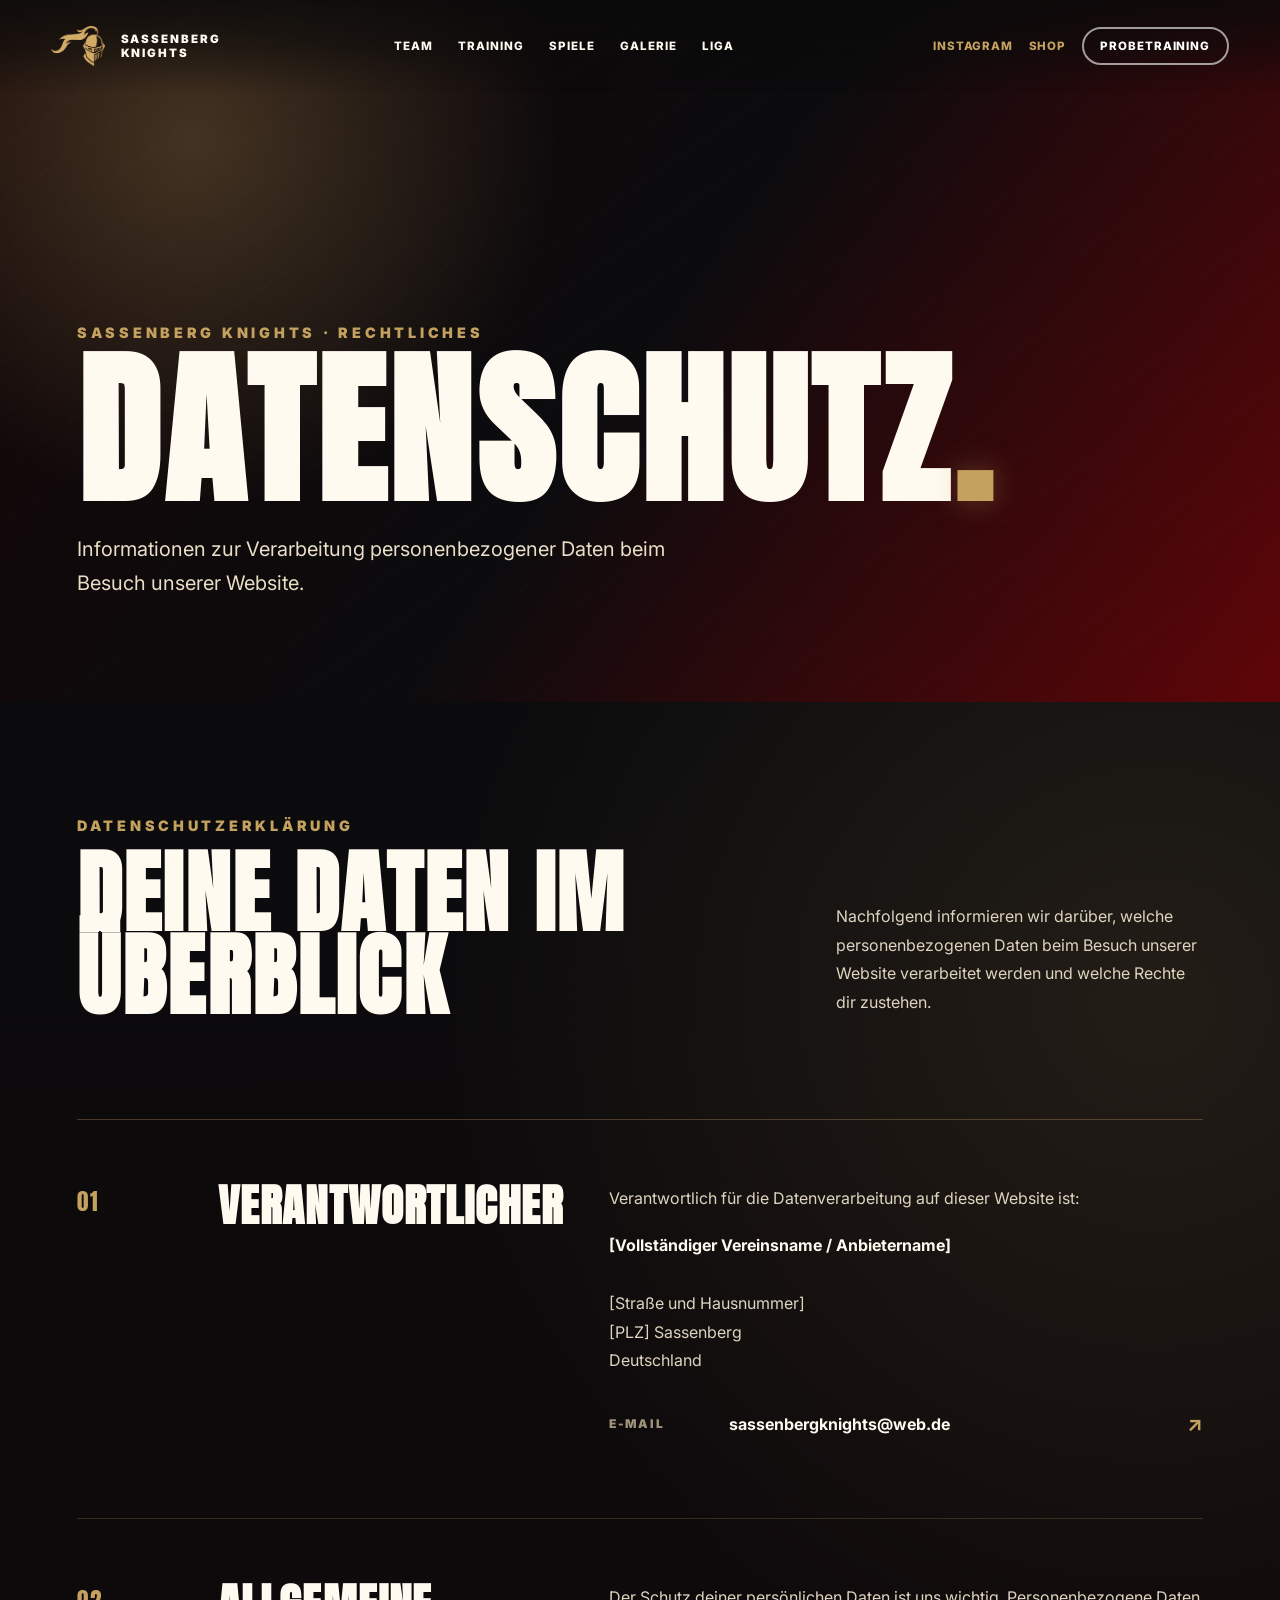
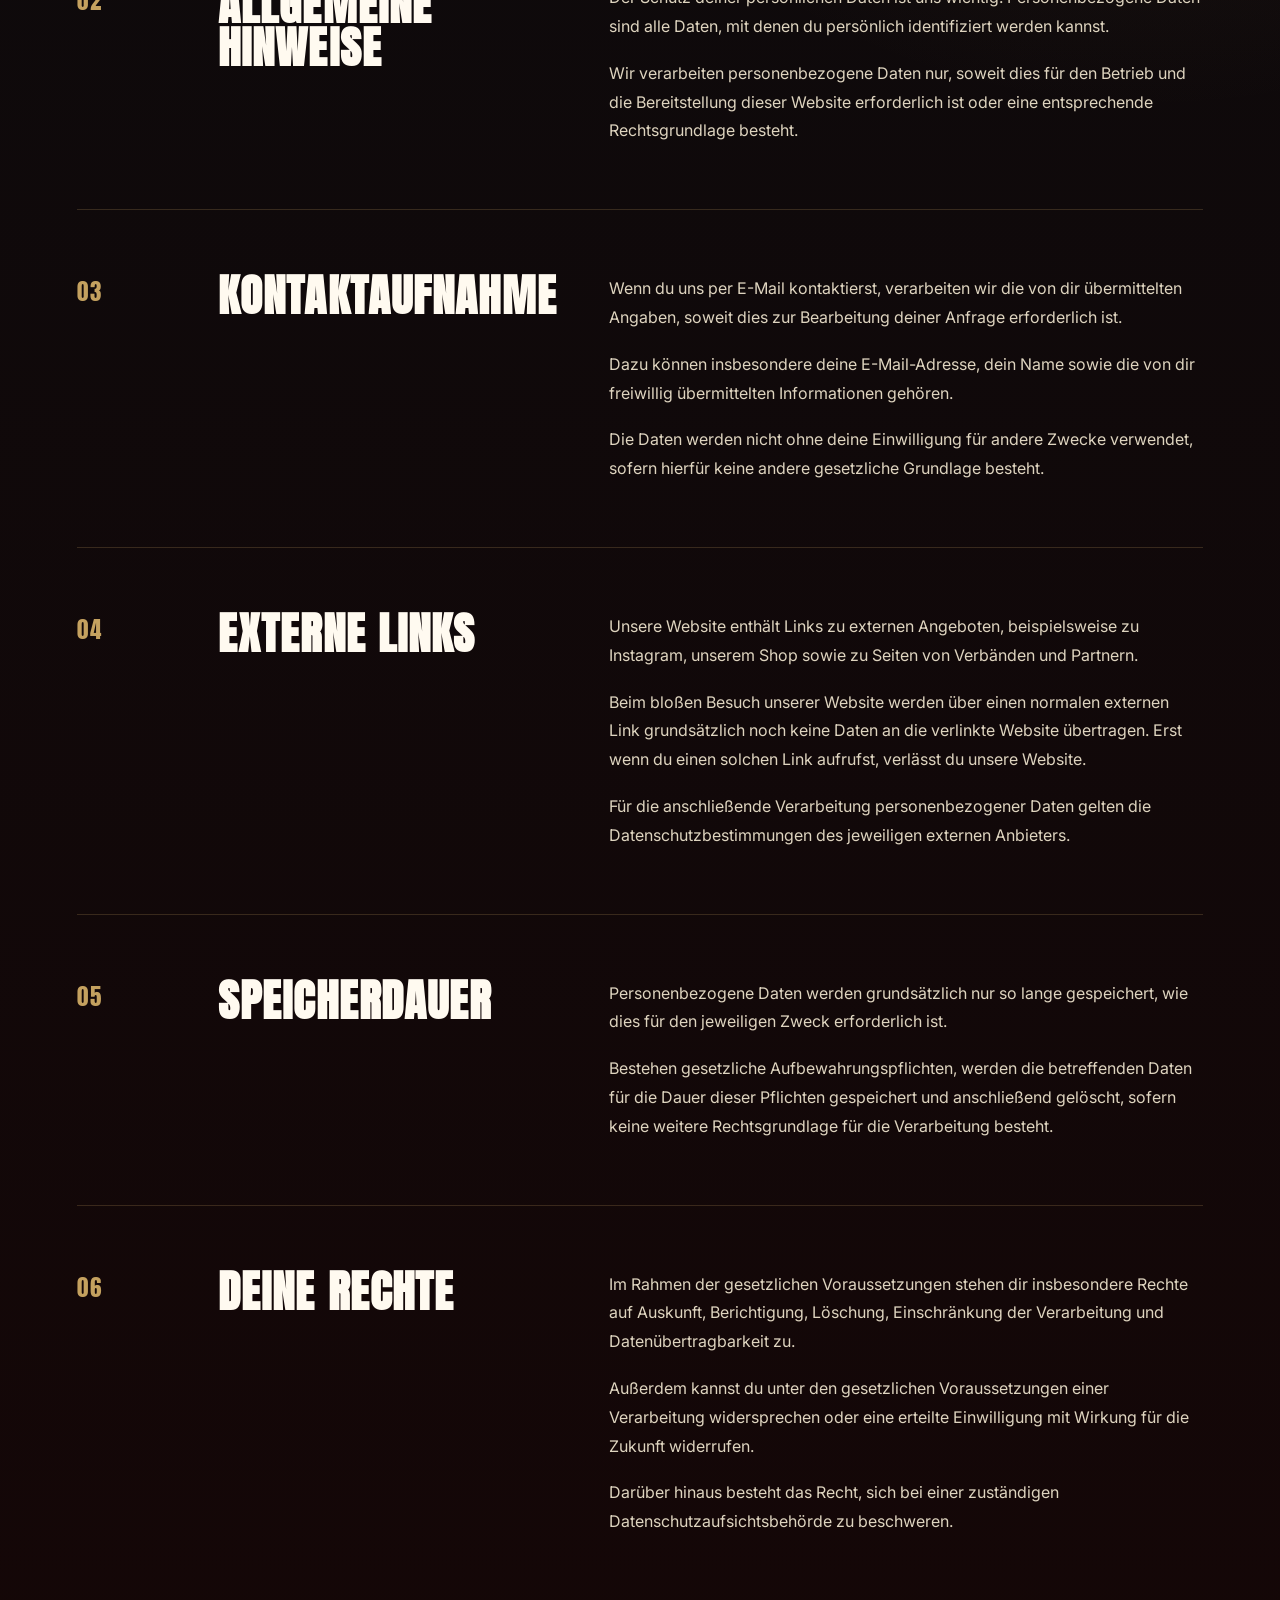
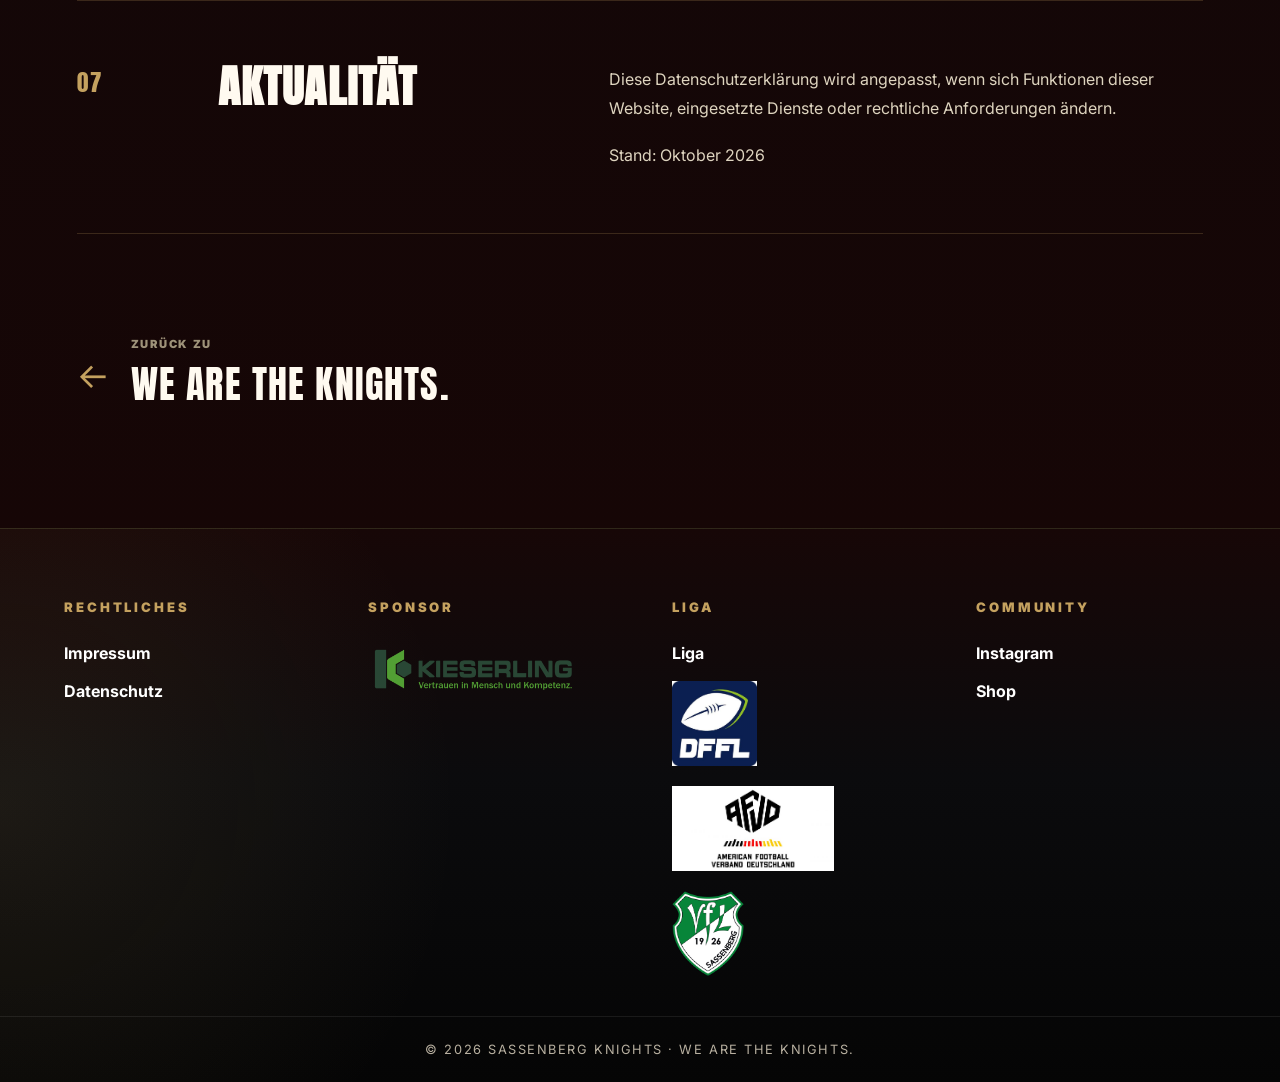
==== datenschutz.html @ 2460eab8 "updated legals and transition" ====
<!doctype html>
<html lang="de">
<head>
  <meta charset="utf-8" />
  <meta name="viewport" content="width=device-width, initial-scale=1" />

  <title>Datenschutz | Sassenberg Knights</title>
  <meta
    name="description"
    content="Impressum und Anbieterkennzeichnung der Sassenberg Knights."
  />

  <link rel="preconnect" href="https://fonts.googleapis.com">
  <link rel="preconnect" href="https://fonts.gstatic.com" crossorigin>
  <link
    href="https://fonts.googleapis.com/css2?family=Anton&family=Inter:wght@400;600;700;900&display=swap"
    rel="stylesheet"
  >

  <link rel="stylesheet" href="styles.css" />
  <link rel="stylesheet" href="impressum.css" />
</head>

<body class="legal-page">

  <div class="noise"></div>

  <!-- HEADER -->
  <header class="site-header" id="top">

    <a
      class="brand"
      href="index.html"
      aria-label="Sassenberg Knights Startseite"
    >
      <img
        src="assets/helm_knights.png"
        alt="Sassenberg Knights Logo"
      />
      <span>Sassenberg<br>Knights</span>
    </a>

    <button
      class="nav-toggle"
      aria-label="Menü öffnen"
      aria-expanded="false"
    >
      ☰
    </button>

    <nav class="main-nav">

      <div class="nav-center">
        <a href="index.html#team">Team</a>
        <a href="index.html#training">Training</a>
        <a href="index.html#spiele">Spiele</a>
        <a href="index.html#galerie">Galerie</a>

        <a
          href="https://www.5erdffl.de/tabellen-ol-nrw-2026/"
          target="_blank"
          rel="noopener"
        >
          Liga
        </a>
      </div>

      <div class="nav-right">

        <a
          class="ig"
          href="https://www.instagram.com/sassenberg_knights/"
          target="_blank"
          rel="noopener"
        >
          Instagram
        </a>

        <a
          class="ig"
          href="https://sassenberg-knights.fan12.de/"
          target="_blank"
          rel="noopener"
        >
          Shop
        </a>

        <a
          class="nav-btn"
          href="index.html#anmeldung"
        >
          Probetraining
        </a>

      </div>
    </nav>

  </header>


  <main>

    <!-- HERO -->
    <section class="legal-hero">

      <div class="legal-hero-inner">

        <div class="legal-hero-copy reveal">

          <p class="eyebrow">Sassenberg Knights · Rechtliches</p>

          <h1>
            Datenschutz<span>.</span>
          </h1>

          <p class="legal-intro">
            Informationen zur Verarbeitung personenbezogener Daten
            beim Besuch unserer Website.
          </p>

        </div>

      </div>

    </section>


    <!-- CONTENT -->
    <section class="legal-content">

      <div class="legal-container">

        <div class="legal-heading reveal">

          <div>
            <p class="eyebrow">Datenschutzerklärung</p>
            <h2>Deine Daten im Überblick</h2>
          </div>

          <p>
            Nachfolgend informieren wir darüber, welche
            personenbezogenen Daten beim Besuch unserer Website
            verarbeitet werden und welche Rechte dir zustehen.
          </p>

        </div>


        <div class="legal-list">


          <!-- 01 -->
          <article class="legal-entry reveal">

            <div class="legal-entry-number">
              01
            </div>

            <div class="legal-entry-title">
              <h3>Verantwortlicher</h3>
            </div>

            <div class="legal-entry-content">

              <p>
                Verantwortlich für die Datenverarbeitung
                auf dieser Website ist:
              </p>

              <address>
                <strong>
                  [Vollständiger Vereinsname / Anbietername]
                </strong>

                <br><br>

                [Straße und Hausnummer]<br>
                [PLZ] Sassenberg<br>
                Deutschland
              </address>

              <div class="legal-contact">
                <span>E-Mail</span>

                <a href="mailto:sassenbergknights@web.de">
                  sassenbergknights@web.de
                  <strong>↗</strong>
                </a>
              </div>

            </div>

          </article>


          <!-- 02 -->
          <article class="legal-entry reveal">

            <div class="legal-entry-number">
              02
            </div>

            <div class="legal-entry-title">
              <h3>Allgemeine Hinweise</h3>
            </div>

            <div class="legal-entry-content">

              <p>
                Der Schutz deiner persönlichen Daten ist uns wichtig.
                Personenbezogene Daten sind alle Daten, mit denen du
                persönlich identifiziert werden kannst.
              </p>

              <p>
                Wir verarbeiten personenbezogene Daten nur, soweit dies
                für den Betrieb und die Bereitstellung dieser Website
                erforderlich ist oder eine entsprechende Rechtsgrundlage
                besteht.
              </p>

            </div>

          </article>

          <!-- 03 -->
          <article class="legal-entry reveal">

            <div class="legal-entry-number">
              03
            </div>

            <div class="legal-entry-title">
              <h3>Kontaktaufnahme</h3>
            </div>

            <div class="legal-entry-content">

              <p>
                Wenn du uns per E-Mail kontaktierst, verarbeiten wir die von
                dir übermittelten Angaben, soweit dies zur Bearbeitung deiner
                Anfrage erforderlich ist.
              </p>

              <p>
                Dazu können insbesondere deine E-Mail-Adresse, dein Name sowie
                die von dir freiwillig übermittelten Informationen gehören.
              </p>

              <p>
                Die Daten werden nicht ohne deine Einwilligung für andere
                Zwecke verwendet, sofern hierfür keine andere gesetzliche
                Grundlage besteht.
              </p>

            </div>

          </article>


          <!-- 04 -->
          <article class="legal-entry reveal">

            <div class="legal-entry-number">
              04
            </div>

            <div class="legal-entry-title">
              <h3>Externe Links</h3>
            </div>

            <div class="legal-entry-content">

              <p>
                Unsere Website enthält Links zu externen Angeboten,
                beispielsweise zu Instagram, unserem Shop sowie zu
                Seiten von Verbänden und Partnern.
              </p>

              <p>
                Beim bloßen Besuch unserer Website werden über einen
                normalen externen Link grundsätzlich noch keine Daten an
                die verlinkte Website übertragen. Erst wenn du einen
                solchen Link aufrufst, verlässt du unsere Website.
              </p>

              <p>
                Für die anschließende Verarbeitung personenbezogener Daten
                gelten die Datenschutzbestimmungen des jeweiligen
                externen Anbieters.
              </p>

            </div>

          </article>

          <!-- 05 -->
          <article class="legal-entry reveal">

            <div class="legal-entry-number">
              05
            </div>

            <div class="legal-entry-title">
              <h3>Speicherdauer</h3>
            </div>

            <div class="legal-entry-content">

              <p>
                Personenbezogene Daten werden grundsätzlich nur so lange
                gespeichert, wie dies für den jeweiligen Zweck erforderlich
                ist.
              </p>

              <p>
                Bestehen gesetzliche Aufbewahrungspflichten, werden die
                betreffenden Daten für die Dauer dieser Pflichten gespeichert
                und anschließend gelöscht, sofern keine weitere
                Rechtsgrundlage für die Verarbeitung besteht.
              </p>

            </div>

          </article>


          <!-- 06 -->
          <article class="legal-entry reveal">

            <div class="legal-entry-number">
              06
            </div>

            <div class="legal-entry-title">
              <h3>Deine Rechte</h3>
            </div>

            <div class="legal-entry-content">

              <p>
                Im Rahmen der gesetzlichen Voraussetzungen stehen dir
                insbesondere Rechte auf Auskunft, Berichtigung, Löschung,
                Einschränkung der Verarbeitung und Datenübertragbarkeit zu.
              </p>

              <p>
                Außerdem kannst du unter den gesetzlichen Voraussetzungen
                einer Verarbeitung widersprechen oder eine erteilte
                Einwilligung mit Wirkung für die Zukunft widerrufen.
              </p>

              <p>
                Darüber hinaus besteht das Recht, sich bei einer zuständigen
                Datenschutzaufsichtsbehörde zu beschweren.
              </p>

            </div>

          </article>

          <!-- 07 -->
          <article class="legal-entry reveal">

            <div class="legal-entry-number">
              07
            </div>

            <div class="legal-entry-title">
              <h3>Aktualität</h3>
            </div>

            <div class="legal-entry-content">

              <p>
                Diese Datenschutzerklärung wird angepasst, wenn sich
                Funktionen dieser Website, eingesetzte Dienste oder
                rechtliche Anforderungen ändern.
              </p>

              <p>
                Stand: Oktober 2026
              </p>

            </div>

          </article>

        </div>

        <!-- BACK -->
        <div class="legal-back-wrap">

          <a class="legal-back" href="index.html">

            <span>←</span>

            <div>
              <small>Zurück zu</small>
              <strong>We are the Knights.</strong>
            </div>

          </a>

        </div>

      </div>

    </section>

  </main>


  <!-- FOOTER -->
  <footer class="footer">

    <div class="footer-content">

      <div class="footer-column">

        <h3>Rechtliches</h3>

        <a href="impressum.html" aria-current="page">
          Impressum
        </a>

        <a href="datenschutz.html">
          Datenschutz
        </a>

      </div>


      <div class="footer-column">

        <h3>Sponsor</h3>

        <a
          href="https://kieserling-personal.de/"
          target="_blank"
          rel="noopener"
        >
          <img
            class="footer-logo sponsor-logo"
            src="assets/footer/Kieserling_Logo_3c_RZ.png"
            alt="Kieserling"
          >
        </a>

      </div>


      <div class="footer-column">

        <h3>Liga</h3>

        <a
          href="https://www.5erdffl.de/"
          target="_blank"
          rel="noopener"
        >
          Liga
        </a>

        <div class="league-logos">

          <img
            src="assets/footer/dffl.png"
            alt="DFFL"
          >

          <img
            src="assets/footer/logo-afvd-2025-fb-750x394.png"
            alt="AFVD"
          >

          <img
            src="assets/footer/VfL_Sassenberg.png"
            alt="VfL Sassenberg"
          >

        </div>

      </div>


      <div class="footer-column">

        <h3>Community</h3>

        <a
          href="https://www.instagram.com/sassenberg_knights/"
          target="_blank"
          rel="noopener"
        >
          Instagram
        </a>

        <a
          href="https://sassenberg-knights.fan12.de/"
          target="_blank"
          rel="noopener"
        >
          Shop
        </a>

      </div>

    </div>


    <div class="footer-bottom">
      © 2026 Sassenberg Knights · We are the Knights.
    </div>

  </footer>


  <script src="script.js"></script>

</body>
</html>
---- styles.css ----
:root {
  --red: #8c070a;
  --red2: #c4161c;
  --reddark: #330507;
  --gold: #c4a15f;
  --sand: #e6dcc2;
  --black: #0b0b0d;
  --white: #fffaf0;
  --muted: #cbbf9c;
}

* {
  box-sizing: border-box;
}

html {
  scroll-behavior: smooth;
}

body {
  margin: 0;
  background: var(--black);
  color: var(--white);
  font-family: Inter, system-ui, sans-serif;
  overflow-x: hidden;
}

/* Background texture */
.noise {
  position: fixed;
  inset: 0;
  z-index: 3;
  pointer-events: none;
  opacity: 0.12;
  background-image:
    linear-gradient(135deg, rgba(255, 255, 255, 0.05) 25%, transparent 25%),
    linear-gradient(225deg, rgba(255, 255, 255, 0.04) 25%, transparent 25%);
  background-size: 18px 18px;
}

/* Header */
.site-header {
  position: fixed;
  inset: 0 0 auto;
  z-index: 10;
  display: flex;
  align-items: center;
  justify-content: space-between;
  padding: 18px clamp(18px, 4vw, 64px);
  background: linear-gradient(
    180deg,
    rgba(10, 10, 10, 0.8),
    rgba(10, 10, 10, 0.5),
    rgba(10, 10, 10, 0)
  );
  backdrop-filter: blur(2px);
}

.brand {
  display: flex;
  align-items: center;
  gap: 18px;
  color: var(--white);
  text-decoration: none;
  font-weight: 900;
  letter-spacing: 0.12em;
  text-transform: uppercase;
  position: relative;
  z-index: 2;
}

.brand img {
  width: 80px;
  height: auto;

  object-fit: contain;

  border: none;
  border-radius: 0;

  display: block;
}

.main-nav {
  flex: 1;
  display: flex;
  align-items: center;
}

.nav-center {
  position: absolute;
  left: 50%;
  transform: translateX(-50%);
  display: flex;
  gap: 34px;
}

.nav-center a {
  transition: color 0.25s ease;
}

.nav-center a:hover {
  color: var(--gold);
}

.nav-right {
  margin-left: auto;
  display: flex;
  align-items: center;
  gap: 18px;
}

.nav-right a {
  transition: color 0.25s ease;
}

.nav-right a:hover {
  color: var(--white);
}

.main-nav a {
  color: var(--white);
  text-decoration: none;
  font-size: 1rem;
  font-weight: 800;
  letter-spacing: 0.08em;
  text-transform: uppercase;
}

.main-nav .ig {
  color: var(--gold);
}

.nav-btn {
  padding: 12px 22px;
  color: #fff !important;
  border-radius: 999px;
  border: 2px solid rgba(255, 255, 255, 0.6);
  transition: border-color 0.25s ease,
              color 0.25s ease,
              transform 0.25s ease;
}

.nav-btn:hover {
  border-color: var(--gold);
  color: var(--gold) !important;
}

.nav-toggle {
  display: none;
}

/* Global sections */
.section {
  padding: 110px clamp(20px, 6vw, 90px);
}

.eyebrow {
  color: var(--gold);
  font-size: 0.9rem;
  font-weight: 900;
  letter-spacing: 0.26em;
  text-transform: uppercase;
}

.hero h1,
.content h2,
.section-title h2,
.training h2,
.signup h2 {
  margin: 0 0 22px;
  font-family: Anton, Impact, sans-serif;
  line-height: 0.92;
  letter-spacing: 0.025em;
  text-transform: uppercase;
}

.content h2,
.section-title h2,
.training h2,
.signup h2 {
  font-size: clamp(2.8rem, 7vw, 6.8rem);
}

.content p,
.signup p,
.muted {
  color: #ded4bf;
  line-height: 1.8;
}

/* Hero */
.hero {
  min-height: 100vh;
  display: grid;
  grid-template-columns: 1.05fr 0.95fr;
  align-items: center;
  gap: 52px;
  background:
    radial-gradient(circle at 15% 20%, rgba(196, 161, 95, 0.28), transparent 30%),
    linear-gradient(125deg, #140607 0%, #0b0b0d 50%, #5f0508 100%);
}

.hero h1 {
  font-size: clamp(4.2rem, 12vw, 11rem);
}

.hero h1 span {
  color: var(--gold);
  text-shadow: 0 0 30px rgba(196, 161, 95, 0.35);
}

.lead {
  max-width: 650px;
  color: #eadfc6;
  font-size: clamp(1.05rem, 2vw, 1.35rem);
  line-height: 1.6;
}

.hero-actions {
  display: flex;
  flex-wrap: wrap;
  gap: 14px;
}

.hero-card {
  position: relative;
  justify-self: center;
  transform: rotate(1.5deg);
  transform-style: preserve-3d;
  perspective: 1200px;
}

.hero-card img {
  width: min(1230px, 186vw);
  transition: transform 0.15s ease-out;
  will-change: transform;
}

.hero-banner {
  margin-top: 42px;
  display: inline-flex;
  align-items: center;
  gap: 28px;
  padding: 28px 100px;

  background: linear-gradient(
    90deg,
    rgba(255,255,255,.16) 0%,
    rgba(255,255,255,.08) 55%,
    rgba(255,255,255,0) 100%
  );

  border-left: 3px solid var(--gold);
  border-radius: 0 999px 999px 0;

  backdrop-filter: blur(10px);
}

.hero-banner a {
  display: flex;
  align-items: center;
  gap: 10px;

  color: #fff;
  text-decoration: none;
  font-weight: 800;
  letter-spacing: .08em;
  text-transform: uppercase;

  transition: color .25s ease,
              transform .25s ease;
}

.hero-banner a:hover {
  color: var(--gold);
}

/* Buttons */
.btn {
  display: inline-flex;
  align-items: center;
  justify-content: center;
  padding: 15px 22px;
  border: 1px solid rgba(255, 255, 255, 0.2);
  border-radius: 999px;
  text-decoration: none;
  font-weight: 900;
  letter-spacing: 0.06em;
  text-transform: uppercase;
  transition:
    transform 0.25s,
    box-shadow 0.25s,
    background 0.25s;
}

.btn:hover {
  transform: translateY(-3px);
  box-shadow: 0 18px 40px rgba(0, 0, 0, 0.35);
}

.primary {
  background: linear-gradient(135deg, var(--red2), var(--red));
  color: #fff;
}

.ghost {
  background: rgba(255, 255, 255, 0.06);
  color: #fff;
}

/* Stats */
.stats {
  display: grid;
  grid-template-columns: repeat(4, 1fr);
  gap: 1px;
  padding: 1px;
  background: #22150f;
}

.stats div {
  padding: 36px;
  background: linear-gradient(180deg, #181818, #100b0b);
  text-align: center;
}

.stats strong {
  display: block;
  color: var(--gold);
  font-family: Anton;
  font-size: clamp(2.2rem, 5vw, 4rem);
}

.stats span {
  font-weight: 900;
  letter-spacing: 0.1em;
  text-transform: uppercase;
}

/* Split section */
.split {
  display: grid;
  grid-template-columns: 0.9fr 1.1fr;
  align-items: center;
  gap: 60px;
  background: linear-gradient(180deg, #0b0b0d, #170707);
}

.image-stack {
  position: relative;
}

.main-img {
  width: 100%;
  border-radius: 30px;
  filter: saturate(0.9);
  box-shadow: 0 30px 80px rgba(0, 0, 0, 0.45);
}

/* Features */
.feature-grid {
  display: grid;
  grid-template-columns: repeat(2, 1fr);
  gap: 16px;
  margin-top: 30px;
}

.feature-grid article,
.training-cards article,
.signup-card {
  padding: 24px;
  background: rgba(255, 255, 255, 0.06);
  border: 1px solid rgba(196, 161, 95, 0.22);
  border-radius: 24px;
}

.feature-grid h3 {
  color: var(--gold);
  text-transform: uppercase;
}

/* Playbook / Field */
.playbook {
  background:
    radial-gradient(circle at 20% 10%, rgba(196, 161, 95, 0.18), transparent 30%),
    linear-gradient(180deg, #0b0b0d, #160606);
}

.playbook .section-title {
  max-width: 900px;
  margin: 0 auto 54px;
  text-align: center;
}

.field {
  position: relative;
  min-height: 560px;
  max-width: 1100px;
  margin: 0 auto;
  overflow: visible;
  border: none;
  border-radius: 34px;
  background:
    linear-gradient(
      90deg,
      #330507 0 14%,
      #1d4327 14% 22%,
      #142b1a 22% 78%,
      #1d4327 78% 86%,
      #330507 86% 100%
    );
  box-shadow: 0 35px 90px rgba(0, 0, 0, 0.45);
}

.field::before {
  content: "";
  position: absolute;
  inset: 0;
  border: 4px solid var(--sand);
  border-radius: 34px;
  pointer-events: none;
  z-index: 20;
}

.field::after {
  content: "";
  position: absolute;
  inset: 0;
  pointer-events: none;
  z-index: 1;
  background:
    linear-gradient(90deg, transparent 49.8%, rgba(255,255,255,.75) 49.8% 50.2%, transparent 50.2%),

    linear-gradient(90deg,
      transparent 14%, var(--sand) 14% 14.35%, transparent 14.35%,
      transparent 22%, var(--sand) 22% 22.35%, transparent 22.35%,
      transparent 29.14%, var(--sand) 29.14% 29.49%, transparent 29.49%,
      transparent 36.28%, var(--sand) 36.28% 36.63%, transparent 36.63%,
      transparent 43.42%, var(--sand) 43.42% 43.77%, transparent 43.77%,
      transparent 56.23%, var(--sand) 56.23% 56.58%, transparent 56.58%,
      transparent 63.37%, var(--sand) 63.37% 63.72%, transparent 63.72%,
      transparent 70.51%, var(--sand) 70.51% 70.86%, transparent 70.86%,
      transparent 78%, var(--sand) 78% 78.35%, transparent 78.35%,
      transparent 86%, var(--sand) 86% 86.35%, transparent 86.35%
    );
}

.endzone {
  position: absolute;
  top: 0;
  bottom: 0;
  width: 14%;
  display: grid;
  place-items: center;
  background: transparent;
  color: #fff;
  font-size: 1.65rem;
  font-weight: 900;
  letter-spacing: 0.08em;
  text-transform: none;
  writing-mode: vertical-rl;
  z-index: 2;
}

.endzone.left {
  left: 0;
  border-radius: 0 34px 34px 0;
  transform: rotate(180deg);
}

.endzone.right {
  right: 0;
  border-radius: 0 34px 34px 0;
}

.field .yard-line::before,
.field .yard-line::after {
  content: "No Running Zone";
  position: absolute;
  top: 50%;
  z-index: 2;
  color: #fff;
  font-size: 1.35rem;
  font-weight: 900;
  letter-spacing: 0.06em;
  writing-mode: vertical-rl;
  transform: translateY(-50%);
}

.field .yard-line::before {
  left: 16.5%;
}

.field .yard-line::after {
  right: 16.5%;
}

.yard-numbers span {
  position: absolute;
  z-index: 2;
  transform: translateX(-50%);
  color: #fff;
  font-size: 1.35rem;
  font-weight: 900;
}

.yard-numbers.top span {
  top: 38px;
}

.yard-numbers.bottom span {
  bottom: 38px;
}

.field-player {
  position: absolute;
  z-index: 10;
  width: 58px;
  height: 58px;
  border: 3px solid var(--gold);
  border-radius: 50%;
  background: linear-gradient(135deg, var(--red2), var(--red));
  color: #fff;
  font-weight: 900;
  cursor: pointer;
  box-shadow: 0 14px 26px rgba(0, 0, 0, 0.35);
  transition:
    transform 0.25s ease,
    box-shadow 0.25s ease,
    background 0.25s ease;
}

.field-player.offense {
  background: linear-gradient(135deg, var(--red2), var(--red));
  border-color: var(--gold);
}

.field-player.defense {
  background: linear-gradient(135deg, #2b67d1, #163b85);
  border-color: #8fc4ff;
}

.field-player:hover,
.field-player:focus {
  z-index: 30;
  transform: translate(-50%, -50%) scale(1.14);
  background: linear-gradient(135deg, var(--gold), #8f6d30);
  border-color: var(--gold);
  outline: none;
  box-shadow: 0 20px 42px rgba(0, 0, 0, 0.45);
}

.field-player span {
  position: absolute;
  left: 50%;
  bottom: calc(100% + 14px);
  width: 230px;
  padding: 16px;
  border: 1px solid rgba(196, 161, 95, 0.4);
  border-radius: 18px;
  background: rgba(10, 10, 10, 0.92);
  color: #eadfc6;
  font-size: 0.9rem;
  line-height: 1.45;
  text-align: left;
  opacity: 0;
  pointer-events: none;
  transform: translateX(-50%) translateY(8px);
  transition:
    opacity 0.22s ease,
    transform 0.22s ease;
}

.field-player span strong {
  display: block;
  margin-bottom: 6px;
  color: var(--gold);
  text-transform: uppercase;
}

.field-player:hover span,
.field-player:focus span {
  opacity: 1;
  transform: translateX(-50%) translateY(0);
}

/* Offense */
.qb { left: 27%; top: 50%; transform: translate(-50%, -50%); }
.c { left: 36.5%; top: 50%; transform: translate(-50%, -50%); }
.wr1 { left: 36.5%; top: 24%; transform: translate(-50%, -50%); }
.wr2 { left: 36.5%; top: 76%; transform: translate(-50%, -50%); }
.wr3 { left: 36.5%; top: 64%; transform: translate(-50%, -50%); }

/* Defense */
.blitzer { left: 46.5%; top: 50%; transform: translate(-50%, -50%); }
.cb1 { left: 43.5%; top: 24%; transform: translate(-50%, -50%); }
.cb2 { left: 43.5%; top: 76%; transform: translate(-50%, -50%); }
.s2 { left: 53%; top: 35%; transform: translate(-50%, -50%); }
.s1 { left: 53%; top: 65%; transform: translate(-50%, -50%); }

@media (max-width: 700px) {
  .field {
    min-height: 620px;
  }

  .endzone {
    width: 54px;
    font-size: 0.75rem;
  }

  .field-player {
    width: 48px;
    height: 48px;
    font-size: 0.8rem;
  }

  .field-player span {
    width: 190px;
    font-size: 0.82rem;
  }
}

/* Training */
.training {
  background: var(--sand);
  color: #160606;
}

.training .muted {
  color: #4f4435;
}

.training-cards {
  display: grid;
  grid-template-columns: repeat(3, 1fr);
  gap: 18px;
  margin-top: 28px;
}

.training-cards article {
  background: #fff8e8;
  color: #160606;
}

.training-cards span {
  color: var(--red);
  font-weight: 900;
  text-transform: uppercase;
}

.training-cards strong {
  display: block;
  margin: 10px 0;
  font-family: Anton;
  font-size: 4.4rem;
}

/* Games */
.games {
  position: relative;
  overflow: hidden;
  background:
    radial-gradient(circle at 85% 20%, rgba(196, 161, 95, 0.22), transparent 28%),
    linear-gradient(135deg, #220607, #0b0b0d 58%, #3b0305);
}

.games::before {
  content: "";
  position: absolute;
  inset: 0;
  pointer-events: none;
  opacity: 0.2;
  background:
    repeating-linear-gradient(
      -35deg,
      transparent 0 38px,
      rgba(255, 255, 255, 0.04) 38px 40px
    );
}

.next-game-card{
    width:100%;
    max-width:2100px;
    min-height: 620px;
    margin:0 auto;

    display:grid;
    grid-template-columns:38% 62%;

    overflow:hidden;

    border-radius:34px;
    background:rgba(255,255,255,.05);
    border:1px solid rgba(196,161,95,.28);
}

.next-game-content {
  padding: clamp(34px, 6vw, 72px);
}

.game-kicker {
  display: block;
  margin-bottom: 28px;
  color: #fff;
  font-size: 0.95rem;
  font-weight: 900;
  letter-spacing: 0.12em;
  text-transform: uppercase;
}

.game-date-card{
    display:flex;
    align-items:center;
    gap:30px;

    width:max-content;

    margin:35px 0 45px;

    padding:22px 36px;

    border-left:6px solid var(--gold);

    background:rgba(255,255,255,.07);
    backdrop-filter:blur(12px);
}

.game-date-card .day{
    font-family:Anton;
    font-size:7rem;
    line-height:.8;
    color:var(--gold);
}

.game-date-card .month{
    display:flex;
    flex-direction:column;
}

.game-date-card .month span:first-child{
    font-size:2rem;
    font-weight:900;
    text-transform:uppercase;
}

.game-date-card .month span:last-child{
    color:#d7c8a4;
    letter-spacing:.12em;
}

.game-date-card .weekday{
    margin-left:15px;

    padding-left:20px;

    border-left:1px solid rgba(255,255,255,.25);

    font-weight:700;
    letter-spacing:.08em;
    text-transform:uppercase;
}

.game-date {
  display: flex;
  align-items: center;
  gap: 18px;
  margin-bottom: 28px;
}

.game-date > strong {
  color: var(--gold);
  font-family: Anton, Impact, sans-serif;
  font-size: clamp(5rem, 10vw, 8rem);
  line-height: 0.8;
}

.game-date div {
  display: grid;
  gap: 2px;
}

.game-date div span {
  color: var(--white);
  font-size: clamp(1.2rem, 2vw, 1.8rem);
  font-weight: 900;
  letter-spacing: 0.08em;
  text-transform: uppercase;
}

.next-game-content h2 {
  max-width: 720px;
  margin: 0 0 20px;
  font-family: Anton, Impact, sans-serif;
  font-size: clamp(3rem, 7vw, 6.5rem);
  line-height: 0.92;
  letter-spacing: 0.025em;
  text-transform: uppercase;
}

.game-visual {
  position: relative;
  min-height: 480px;
  display: grid;
  grid-template-columns: 1fr auto 1fr;
  place-items: center;
  gap: 18px;
  padding: 40px;
  background:
    linear-gradient(rgba(10, 10, 10, 0.18), rgba(10, 10, 10, 0.58)),
    radial-gradient(circle at center, rgba(196, 161, 95, 0.18), transparent 55%),
    linear-gradient(145deg, rgba(140, 7, 10, 0.88), rgba(35, 4, 5, 0.96));
}

.game-visual::before {
  content: "";
  position: absolute;
  inset: 28px;
  border: 1px solid rgba(255, 255, 255, 0.14);
  border-radius: 28px;
}

.game-visual span {
  position: relative;
  z-index: 1;
  display: grid;
  width: clamp(92px, 12vw, 150px);
  aspect-ratio: 1;
  place-items: center;
  border: 3px solid var(--gold);
  border-radius: 50%;
  background: #100708;
  color: var(--gold);
  font-family: Anton, Impact, sans-serif;
  font-size: clamp(2.6rem, 5vw, 4.7rem);
  box-shadow: 0 20px 45px rgba(0, 0, 0, 0.38);
}

.game-visual strong {
  position: relative;
  z-index: 1;
  color: #fff;
  font-family: Anton, Impact, sans-serif;
  font-size: clamp(2rem, 4vw, 3.6rem);
  font-style: italic;
}

.game-image{
    position:relative;
    overflow:hidden;
    min-height:620px;
    background:#120708;
}

.game-image img{
    width:100%;
    height:100%;

    object-fit:cover;
    object-position:center center;

    display:block;

    transition:transform .6s ease;
}

.game-button{
  margin-top: 20px;
}

/* Results Marquee */
.results-marquee {
  position: relative;
  z-index: 1;
  width: calc(100% + 2 * clamp(20px, 6vw, 90px));
  margin-top: 70px;
  margin-left: calc(-1 * clamp(20px, 6vw, 90px));
  margin-bottom: -110px;
  overflow: hidden;
  padding: 0 0 70px;
}

.results-marquee-window {
  position: relative;
  width: 100%;
  overflow: hidden;
  padding: 12px 0;
  border-top: 1px solid rgba(196, 161, 95, 0.28);
  border-bottom: 1px solid rgba(196, 161, 95, 0.28);
  background: rgba(255, 255, 255, 0.035);
}

.results-marquee-window::before,
.results-marquee-window::after {
  content: "";
  position: absolute;
  top: 0;
  bottom: 0;
  z-index: 2;
  width: clamp(35px, 7vw, 130px);
  pointer-events: none;
}

.results-marquee-window::before {
  left: 0;
  background: linear-gradient(
    90deg,
    rgba(18, 4, 5, 0.95),
    transparent
  );
}

.results-marquee-window::after {
  right: 0;
  background: linear-gradient(
    270deg,
    rgba(23, 4, 5, 0.95),
    transparent
  );
}

.results-marquee-track {
  display: flex;
  width: max-content;
  will-change: transform;
  animation: results-marquee 50s linear infinite;
}

/* Eine automatisch erzeugte Kopie aller Ergebnisse */
.results-marquee-group {
  display: flex;
  align-items: center;
  flex-shrink: 0;
}

.result-item {
  display: flex;
  align-items: center;
  flex-shrink: 0;
  gap: 15px;
  padding: 0 38px;

  color: var(--white);
  font-family: Anton, Impact, sans-serif;
  font-size: clamp(1rem, 1vw, 1.5rem);
  line-height: 1;
  letter-spacing: 0.035em;
  text-transform: uppercase;
  white-space: nowrap;
}

.result-item::after {
  content: "⚔";
  margin-left: 38px;
  color: var(--gold);
  font-size: 0.85em;
}

.result-team {
  color: var(--white);
}

.result-item .winner {
  color: var(--gold);
}

.result-score {
  display: inline-flex;
  align-items: center;
  gap: 10px;
  color: var(--white);
}

.result-score strong {
  color: var(--gold);
  font-size: 1.2em;
}

/*
  Da die beiden Gruppen identisch sind, entspricht -50 %
  exakt der Breite einer Gruppe.
  Die Bewegung läuft dadurch nahtlos von links nach rechts.
*/
@keyframes results-marquee {
  from {
    transform: translateX(-50%);
  }

  to {
    transform: translateX(0);
  }
}

/* Animation beim Hover pausieren */
.results-marquee-window:hover .results-marquee-track {
  animation-play-state: paused;
}

/* Barrierefreiheit */
@media (prefers-reduced-motion: reduce) {
  .results-marquee-track {
    animation: none;
    transform: none;
  }

  .results-marquee-window {
    overflow-x: auto;
  }

  .results-marquee-group[aria-hidden="true"] {
    display: none;
  }
}

@media (max-width: 700px) {
  .results-marquee {
    padding-bottom: 60px;
  }

  .results-marquee-header {
    margin-bottom: 28px;
  }

  .result-item {
    gap: 10px;
    padding: 0 24px;
  }

  .result-item::after {
    margin-left: 24px;
  }
}

/* Gallery */
.gallery {
  position: relative;
  overflow: hidden;
  background: var(--sand);
  color: #160606;
}

.gallery::before {
  content: "";
  position: absolute;
  inset: 0;
  pointer-events: none;
  opacity: 0.16;
  background:
    repeating-linear-gradient(
      -35deg,
      transparent 0 42px,
      rgba(255, 255, 255, 0.045) 42px 44px
    );
}

.gallery-heading,
.gallery-grid {
  position: relative;
  z-index: 1;
}

.gallery-heading {
  max-width: 1500px;
  margin: 0 auto 52px;
  display: grid;
  grid-template-columns: 1fr minmax(280px, 520px);
  align-items: end;
  gap: 48px;
}

.gallery-heading h2 {
  margin: 0;
  font-family: Anton, Impact, sans-serif;
  font-size: clamp(3.6rem, 8vw, 7.5rem);
  line-height: 0.9;
  letter-spacing: 0.025em;
  text-transform: uppercase;
}

.gallery-grid {
  max-width: 1500px;
  margin: 0 auto;
  column-count: 3;
  column-gap: 22px;
}

.gallery-item {
  position: relative;
  width: 100%;
  margin: 0 0 22px;
  display: inline-block;
  overflow: hidden;
  break-inside: avoid;
  border: 1px solid rgba(196, 161, 95, 0.22);
  border-radius: 24px;
  background: #140708;
  box-shadow: 0 24px 55px rgba(0, 0, 0, 0.28);
}

.gallery-item img {
  width: 100%;
  height: auto;
  display: block;
  transition:
    transform 0.65s cubic-bezier(0.2, 0.7, 0.2, 1),
    filter 0.45s ease;
}

.gallery-item::after {
  content: "";
  position: absolute;
  inset: 0;
  pointer-events: none;
  background:
    linear-gradient(
      180deg,
      transparent 42%,
      rgba(8, 8, 8, 0.18) 60%,
      rgba(8, 8, 8, 0.92) 100%
    );
  transition: background 0.35s ease;
}

.gallery-item figcaption {
  position: absolute;
  right: 0;
  bottom: 0;
  left: 0;
  z-index: 1;
  padding: 26px;
  transform: translateY(8px);
  transition: transform 0.35s ease;
}

.gallery-item figcaption span {
  display: block;
  margin-bottom: 8px;
  color: var(--gold);
  font-size: 0.78rem;
  font-weight: 900;
  letter-spacing: 0.18em;
  text-transform: uppercase;
}

.gallery-item figcaption strong {
  display: block;
  color: var(--white);
  font-size: clamp(1.15rem, 2vw, 1.55rem);
  line-height: 1.2;
}

.gallery-item:hover img {
  transform: scale(1.035);
}

.gallery-item:hover figcaption {
  transform: translateY(0);
}

.gallery-item:hover::after {
  background:
    linear-gradient(
      180deg,
      transparent 34%,
      rgba(8, 8, 8, 0.18) 55%,
      rgba(8, 8, 8, 0.96) 100%
    );
}

/* Signup */
.signup {
  position: relative;
  overflow: hidden;

  background:
    linear-gradient(
      rgba(10, 10, 10, 0.68),
      rgba(10, 10, 10, 0.9)
    ),
    url("assets/backgorund_1920x1080.jpg") center / cover fixed;
}


/* leichter Gold-Glow im Hintergrund */
.signup::before {
  content: "";
  position: absolute;
  width: 600px;
  height: 600px;
  left: 50%;
  top: 50%;
  transform: translate(-50%, -50%);

  background:
    radial-gradient(
      circle,
      rgba(196, 161, 95, 0.16),
      transparent 68%
    );

  pointer-events: none;
}


/* Card */
.signup-card {
  position: relative;
  z-index: 1;

  max-width: 1250px;
  margin: 0 auto;

  padding: clamp(38px, 6vw, 80px);

  background: rgba(255, 255, 255, 0.055);

  border: 1px solid rgba(196, 161, 95, 0.28);
  border-radius: 30px;

  backdrop-filter: blur(18px);
  -webkit-backdrop-filter: blur(18px);

  text-align: center;
}


/* Überschrift */
.signup-card h2 {
  max-width: 900px;
  margin-left: auto;
  margin-right: auto;
}


/* Beschreibung */
.signup-text {
  max-width: 650px;
  margin: 0 auto;

  color: #ded4bf;
  font-size: 1.1rem;
  line-height: 1.75;
}


/* Kontakte */
.signup-contact {
  max-width: 1020px;

  margin:
    clamp(38px, 5vw, 60px)
    auto
    0;

  display: grid;
  grid-template-columns: repeat(2, 1fr);

  border-top: 1px solid rgba(196, 161, 95, 0.25);
}


/* einzelner Link */
.signup-contact-link {
  position: relative;

  display: flex;
  flex-direction: column;
  align-items: flex-start;

  gap: 8px;

  padding: 34px 32px;

  color: var(--white);
  text-decoration: none;

  transition:
    background 0.3s ease,
    transform 0.3s ease;
}


/* Trennlinie */
.signup-contact-link:first-child {
  border-right: 1px solid rgba(196, 161, 95, 0.25);
}


/* Hover */
.signup-contact-link:hover {
  background: rgba(196, 161, 95, 0.07);
}


/* kleine Überschrift */
.signup-contact-label {
  color: var(--gold);

  font-size: 0.8rem;
  font-weight: 900;

  letter-spacing: 0.2em;
  text-transform: uppercase;
}


/* eigentlicher Kontakt */
.signup-contact-main {
  display: flex;
  align-items: center;
  gap: 12px;

  color: var(--white);

  font-family: Anton, Impact, sans-serif;
  font-size: clamp(1.35rem, 2.4vw, 2rem);

  letter-spacing: 0.02em;

  transition: color 0.25s ease;
}


.signup-contact-link:hover .signup-contact-main {
  color: var(--gold);
}


/* Pfeil */
.signup-arrow {
  display: inline-block;

  color: var(--gold);

  transition:
    transform 0.3s ease;
}


.signup-contact-link:hover .signup-arrow {
  transform: translate(5px, -5px);
}


/* Beschreibung unter dem Kontakt */
.signup-contact-description {
  color: #bfb39a;

  font-size: 0.9rem;
  line-height: 1.5;
}


/* Mobile */
@media (max-width: 700px) {

  .signup {
    background-attachment: scroll;
  }

  .signup-card {
    padding: 38px 22px;
    text-align: left;
  }

  .signup-card h2 {
    margin-left: 0;
  }

  .signup-text {
    margin-left: 0;
  }

  .signup-contact {
    grid-template-columns: 1fr;
  }

  .signup-contact-link {
    padding: 28px 4px;
  }

  .signup-contact-link:first-child {
    border-right: none;
    border-bottom: 1px solid rgba(196, 161, 95, 0.25);
  }

}

/* Roster */
.roster {
  position: relative;
  overflow: hidden;
  background: #f7f2e6;
  color: #110707;
}

.roster::before {
  content: "";
  position: absolute;
  inset: 0;
  pointer-events: none;
  background:
    radial-gradient(circle at 12% 10%, rgba(140, 7, 10, 0.13), transparent 32%),
    radial-gradient(circle at 88% 8%, rgba(196, 161, 95, 0.24), transparent 28%);
}

.roster .section-title,
.roster-grid {
  position: relative;
}

.roster .section-title {
  max-width: 900px;
  margin: 0 auto 54px;
  text-align: center;
}

.roster .section-title h2 {
  color: #160606;
}

.roster .muted {
  color: #5d5140;
}

.roster-grid {
  display: grid;
  grid-template-columns: repeat(8, 1fr);
  gap: 52px 44px;
}

.roster-card {
  text-align: center;
  transition: transform 0.35s ease;
}

.roster-card:hover {
  transform: translateY(-10px);
}

.roster-card img {
  width: 100%;
  aspect-ratio: 1 / 1.18;
  object-fit: cover;
  border-radius: 12px;
  filter: saturate(0.92) contrast(1.03);
  box-shadow: 0 20px 45px rgba(20, 8, 8, 0.16);
}

.roster-card h3 {
  margin: 22px 0 10px;
  color: #0e0707;
  font-size: 1.2rem;
  font-weight: 900;
  letter-spacing: -0.03em;
}

.roster-card p {
  margin: 0;
  color: #2d2320;
  font-size: 0.8rem;
  font-weight: 700;
  letter-spacing: 0.08em;
  text-transform: uppercase;
}

/* ===========================
   FOOTER
=========================== */

.footer{

    position:relative;
    overflow:hidden;
    background:
        radial-gradient(circle at left center,
            rgba(196,161,95,.10),
            transparent 35%),
        linear-gradient(
            180deg,
            #170707 0%,
            #0b0b0d 45%,
            #050505 100%
        );
    border-top:1px solid rgba(196,161,95,.22);
}

.footer{
    display:block;
}

.footer-content{
    max-width:1200px;
    margin:0 auto;
    display:grid;
    grid-template-columns:repeat(4,1fr);
    gap:80px;
    padding:
        70px
        clamp(40px,5vw,90px)
        40px;
    align-items:start;
}

.footer-column{
    display:flex;
    flex-direction:column;
    align-items:left;
    text-align:left;
    gap:18px;
}

.footer-column h3{
    margin:0 0 10px;
    color:var(--gold);
    font-size:.82rem;
    font-weight:900;
    letter-spacing:.22em;
    text-transform:uppercase;
}

.footer-column a{
    color:white;
    text-decoration:none;
    font-weight:700;
    transition:.25s;
}

.footer-column a:hover{
    color:var(--gold);
}

.footer-logo{
    width:220px;
    height:auto;
    transition:.35s;
}


.league-logos{
    display:flex;
    justify-content:left;
    align-items:left;
    gap:20px;
    flex-wrap:wrap;
}

.league-logos img{
    width:auto;
    height:85px;
    transition:.3s;
    object-fit: contain;
}

.footer-bottom{
    grid-column:1/-1;
    padding:25px;
    text-align:center;
    border-top:1px solid rgba(255,255,255,.08);
    color:#b8b0a0;
    letter-spacing:.12em;
    text-transform:uppercase;
    font-size:.8rem;
}

@media(max-width:1000px){

.footer{

grid-template-columns:1fr;

}

.footer-knight{

display:none;

}

.footer-content{

grid-template-columns:repeat(2,1fr);

}

}

@media(max-width:700px){

.footer-content{

grid-template-columns:1fr;

gap:40px;

}

}

/* Reveal animations */
.reveal {
  opacity: 0;
  transform: translateY(36px);
  transition:
    opacity 0.75s ease,
    transform 0.75s ease;
}

.reveal.visible {
  opacity: 1;
  transform: none;
}

.delay-1 {
  transition-delay: 0.12s;
}

.delay-2 {
  transition-delay: 0.24s;
}

@keyframes float {
  0%,
  100% {
    transform: translateY(0) rotate(-2deg);
  }

  50% {
    transform: translateY(-12px) rotate(2deg);
  }
}

/* Responsive */
@media (max-width: 900px) {
  .roster-grid {
    grid-template-columns: 1fr 1fr;
    gap: 34px 20px;
  }

  .nav-toggle {
    display: block;
    background: none;
    border: 0;
    color: #fff;
    font-size: 2rem;
  }

  .main-nav {
    position: absolute;
    top: 82px;
    right: 20px;
    left: 20px;
    display: none;
    flex-direction: column;
    padding: 24px;
    background: #130b0b;
    border-radius: 20px;
  }

  .main-nav.open {
    display: flex;
  }

  .main-nav {
    display: none;
    grid-template-columns: 1fr;
  }

  .main-nav.open {
    display: flex;
    flex-direction: column;
  }

  .nav-center,
  .nav-right {
    display: flex;
    flex-direction: column;
    align-items: center;
    gap: 18px;
  }

  .nav-right {
    margin-top: 20px;
  }

  .hero,
  .split,
  .game-board {
    grid-template-columns: 1fr;
  }

  .stats,
  .training-cards,
  .feature-grid {
    grid-template-columns: 1fr;
  }

  .hero {
    padding-top: 130px;
  }

  .logo-img {
    right: 10px;
    width: 130px;
  }

  .schedule div {
    display: block;
  }

  .footer,
  form {
    display: grid;
    grid-template-columns: 1fr;
  }

  .footer {
    text-align: center;
  }

  .signup {
    background-attachment: scroll;
  }
}

@media (max-width: 560px) {
  .roster-grid {
    grid-template-columns: 1fr;
  }

  .roster-card img {
    aspect-ratio: 1.25 / 1;
  }
}

/* =========================================================
   PAGE TRANSITION / LOADING SCREEN
========================================================= */

body.is-loading {
  overflow: hidden;
}

.page-transition {
  position: fixed;
  inset: 0;
  z-index: 99999;

  display: grid;
  place-items: center;

  overflow: hidden;
  pointer-events: all;
  visibility: visible;

  background: var(--reddark);

  transform: translateX(0);

  will-change: transform, visibility;
}

/* =========================================================
   HINTERGRUND
========================================================= */

.page-transition__background {
  position: absolute;
  inset: 0;

  background:
    radial-gradient(
      circle at 20% 50%,
      rgba(196, 161, 95, 0.22),
      transparent 34%
    ),
    radial-gradient(
      circle at 80% 50%,
      rgba(0, 0, 0, 0.32),
      transparent 42%
    ),
    linear-gradient(
      120deg,
      #560406 0%,
      var(--reddark) 42%,
      var(--reddark) 70%,
      #5b0306 100%
    );
}

.page-transition__background::after {
  content: "";

  position: absolute;
  inset: 0;

  background:
    linear-gradient(
      90deg,
      rgba(0, 0, 0, 0.28),
      transparent 25%,
      transparent 75%,
      rgba(0, 0, 0, 0.3)
    );
}

/* =========================================================
   INHALT
========================================================= */

.page-transition__content {
  position: relative;
  z-index: 2;

  width: 100%;
  height: 100%;

  display: grid;
  place-items: center;
}

/* =========================================================
   TITEL
========================================================= */

.page-transition__title-wrap {
  position: absolute;
  top: 50%;
  left: 50%;

  width: max-content;
  max-width: calc(100vw - 40px);

  overflow: hidden;

  padding: 30px 40px;

  transform: translate(-50%, -50%);
}

.page-transition__title {
  display: block;

  padding: 12px 8px;

  color: var(--white);

  font-family: Anton, Impact, sans-serif;
  font-size: clamp(3rem, 9vw, 9rem);
  line-height: 1;
  letter-spacing: 0.025em;

  text-align: center;
  text-transform: uppercase;
  white-space: nowrap;

  opacity: 0;

  transform: translateX(-70px);

  clip-path: inset(0 100% 0 0);

  text-shadow:
    0 12px 32px rgba(0, 0, 0, 0.25),
    0 0 45px rgba(196, 161, 95, 0.16);

  will-change: opacity, transform, clip-path;
}

.page-transition__title strong {
  color: var(--gold);
  font: inherit;
}

/* =========================================================
   GOLDENE LINIE
========================================================= */

.page-transition__line {
  position: absolute;
  top: 50%;
  right: 50%;
  z-index: 1;

  width: 0;
  height: 3px;

  border-radius: 999px;

  opacity: 0;

  background:
    linear-gradient(
      90deg,
      transparent,
      rgba(196, 161, 95, 0.35),
      var(--gold)
    );

  transform: translateY(-50%);

  box-shadow:
    0 0 18px rgba(196, 161, 95, 0.35);

  will-change: width, opacity;
}

/* =========================================================
   INTRO-ANIMATION
========================================================= */

.page-transition.is-entering .page-transition__title {
  animation:
    transition-title-enter
    0.72s
    cubic-bezier(0.2, 0.75, 0.25, 1)
    0.66s
    forwards;
}

.page-transition.is-entering .page-transition__line {
  animation:
    transition-line-enter
    0.75s
    ease-out
    0.36s
    forwards;
}

.page-transition.is-entering {
  animation:
    transition-screen-leave
    0.9s
    cubic-bezier(0.76, 0, 0.24, 1)
    2.05s
    forwards;
}

/* =========================================================
   OUTRO-ANIMATION BEIM SEITENWECHSEL
========================================================= */

.page-transition.is-leaving {
  visibility: visible;
  pointer-events: all;

  animation:
    transition-screen-enter
    0.72s
    cubic-bezier(0.76, 0, 0.24, 1)
    forwards;
}

.page-transition.is-leaving .page-transition__title {
  animation:
    transition-title-leave
    0.52s
    cubic-bezier(0.2, 0.75, 0.25, 1)
    0.28s
    forwards;
}

/* =========================================================
   KEYFRAMES – TITEL UND LINIE
========================================================= */

@keyframes transition-title-enter {
  0% {
    opacity: 0;
    transform: translateX(-70px);
    clip-path: inset(0 100% 0 0);
  }

  100% {
    opacity: 1;
    transform: translateX(0);
    clip-path: inset(0 0 0 0);
  }
}

@keyframes transition-line-enter {
  0% {
    width: 0;
    opacity: 0;
  }

  30% {
    opacity: 1;
  }

  100% {
    width: 50vw;
    opacity: 0;
  }
}

/* =========================================================
   KEYFRAMES – SCREEN
========================================================= */

@keyframes transition-screen-leave {
  0% {
    visibility: visible;
    transform: translateX(0);
  }

  99% {
    visibility: visible;
    transform: translateX(100%);
  }

  100% {
    visibility: hidden;
    transform: translateX(100%);
  }
}

@keyframes transition-screen-enter {
  0% {
    transform: translateX(-100%);
  }

  100% {
    transform: translateX(0);
  }
}

@keyframes transition-title-leave {
  0% {
    opacity: 0;
    transform: translateX(-60px);
    clip-path: inset(0 100% 0 0);
  }

  100% {
    opacity: 1;
    transform: translateX(0);
    clip-path: inset(0 0 0 0);
  }
}

/* =========================================================
   MOBILE
========================================================= */

@media (max-width: 700px) {
  .page-transition__title-wrap {
    width: 100%;
    padding: 10px 20px;
  }

  .page-transition__title {
    font-size: clamp(2.7rem, 15vw, 5rem);
    line-height: 0.95;
    white-space: normal;
  }

  .page-transition__title strong {
    display: block;
  }

  .page-transition__football-wrap {
    width: clamp(120px, 42vw, 190px);
  }

  .page-transition__line {
    height: 2px;
  }

  @keyframes transition-football-y {
    0% {
      transform: translateY(75px) rotate(6deg);
      animation-timing-function:
        cubic-bezier(0.15, 0.65, 0.35, 1);
    }

    55% {
      transform: translateY(-65px) rotate(6deg);
      animation-timing-function:
        cubic-bezier(0.65, 0, 0.85, 0.35);
    }

    100% {
      transform: translateY(35px) rotate(6deg);
    }
  }
}

/* =========================================================
   REDUZIERTE BEWEGUNG
========================================================= */

@media (prefers-reduced-motion: reduce) {
  .page-transition.is-entering {
    animation:
      transition-screen-leave-reduced
      0.35s
      ease
      0.45s
      forwards;
  }

  .page-transition.is-entering .page-transition__football-wrap,
  .page-transition.is-entering .page-transition__football,
  .page-transition.is-entering .page-transition__line {
    animation: none;
  }

  .page-transition.is-entering .page-transition__title {
    animation:
      transition-title-reduced
      0.25s
      ease
      forwards;
  }

  .page-transition.is-leaving {
    animation:
      transition-screen-enter
      0.3s
      ease
      forwards;
  }

  .page-transition.is-leaving .page-transition__football-wrap,
  .page-transition.is-leaving .page-transition__football {
    animation: none;
  }

  .page-transition.is-leaving .page-transition__title {
    animation:
      transition-title-reduced
      0.2s
      ease
      forwards;
  }
}

@keyframes transition-title-reduced {
  from {
    opacity: 0;
  }

  to {
    opacity: 1;
    transform: none;
    clip-path: none;
  }
}

@keyframes transition-screen-leave-reduced {
  from {
    opacity: 1;
    visibility: visible;
  }

  to {
    opacity: 0;
    visibility: hidden;
  }
}

/* =========================================================
   RESPONSIVE MASTER OVERRIDES — 2026
   Phone / Tablet / MacBook / Desktop
========================================================= */

:root {
  --page-pad: clamp(18px, 5vw, 90px);
  --header-h: 104px;
}

html { scroll-padding-top: var(--header-h); }
img { max-width: 100%; }
.site-header, main, footer { isolation: isolate; }
.section { padding-inline: var(--page-pad); }

/* Header: keep desktop layout stable until it really gets tight */
.site-header { min-height: var(--header-h); }
.brand { flex: 0 0 auto; gap: clamp(10px, 1.2vw, 18px); }
.brand img { width: clamp(54px, 4.2vw, 80px); }
.brand span { font-size: clamp(.72rem, .9vw, 1rem); }
.nav-center { gap: clamp(16px, 2vw, 34px); }
.nav-right { gap: clamp(10px, 1.2vw, 18px); }
.main-nav a { font-size: clamp(.72rem, .82vw, 1rem); }
.nav-btn { padding: 10px clamp(14px, 1.3vw, 22px); }

/* Hero: football is always contained inside its own visual stage */
.hero {
  min-height: 100svh;
  padding-top: calc(var(--header-h) + 34px);
  padding-bottom: clamp(54px, 6vw, 100px);
  grid-template-columns: minmax(0, .92fr) minmax(360px, 1.08fr);
  gap: clamp(20px, 3vw, 64px);
  overflow: hidden;
}
.hero-copy { position: relative; z-index: 2; min-width: 0; }
.hero h1 { font-size: clamp(4.4rem, 9.2vw, 10.5rem); }
.hero-card {
  width: min(100%, 920px);
  min-width: 0;
  aspect-ratio: 1.22 / 1;
  display: grid;
  place-items: center;
  justify-self: stretch;
  transform: none;
  perspective: 1200px;
  overflow: visible;
  touch-action: pan-y;
}
.hero-card img {
  display: block;
  width: min(100%, 920px);
  max-width: 100%;
  max-height: min(76svh, 820px);
  height: auto;
  object-fit: contain;
  transform-origin: center;
  transition: transform .12s ease-out;
  filter: drop-shadow(0 32px 36px rgba(0,0,0,.28));
}
.hero-banner { padding: clamp(18px, 2vw, 28px) clamp(28px, 5vw, 100px); }

/* Content widths / typography */
.content h2, .section-title h2, .training h2, .signup h2 { font-size: clamp(2.7rem, 6vw, 6.8rem); }
.split { grid-template-columns: minmax(0, .9fr) minmax(0, 1.1fr); gap: clamp(34px, 5vw, 70px); }
.main-img { height: auto; }

/* Roster scales progressively instead of jumping 8 -> 2 */
.roster-grid { grid-template-columns: repeat(8, minmax(0, 1fr)); gap: clamp(28px, 3vw, 52px) clamp(18px, 2.4vw, 44px); }

/* Field keeps its landscape proportions and can scroll on narrow screens */
.field { width: 100%; aspect-ratio: 1100 / 560; min-height: 0; }

/* Game card */
.next-game-card { grid-template-columns: minmax(360px, 42%) minmax(0, 58%); min-height: clamp(520px, 48vw, 700px); }
.game-image { min-height: 100%; }
.game-date-card { max-width: 100%; }
.game-date-card .day { font-size: clamp(4.8rem, 6vw, 7rem); }

/* Footer should never overflow because of logos */
.footer-content { width: min(100%, 1400px); max-width: 1400px; gap: clamp(34px, 5vw, 80px); }
.footer-logo { width: min(220px, 100%); }
.league-logos img { max-width: 100%; }

/* ---------- Laptop / small desktop ---------- */
@media (max-width: 1366px) {
  :root { --header-h: 92px; }
  .site-header { padding-block: 12px; }
  .nav-center { position: static; transform: none; margin-left: auto; margin-right: clamp(16px, 2vw, 30px); }
  .main-nav { justify-content: flex-end; }
  .hero { grid-template-columns: minmax(0, .95fr) minmax(330px, 1.05fr); }
  .hero h1 { font-size: clamp(4rem, 8.8vw, 8.2rem); }
  .roster-grid { grid-template-columns: repeat(5, minmax(0, 1fr)); }
  .training-cards strong { font-size: clamp(2.7rem, 4.2vw, 4.4rem); }
  .field-scroll {width: 100%;}
}

/* ---------- Tablet landscape / compact laptop ---------- */
@media (max-width: 1100px) {
  :root { --header-h: 82px; --page-pad: clamp(20px, 4vw, 48px); }
  .brand img { width: 58px; }
  .brand span { display: none; }
  .nav-toggle {
    display: grid; place-items: center; width: 48px; height: 48px;
    border: 1px solid rgba(255,255,255,.22); border-radius: 50%;
    background: rgba(10,10,10,.36); color: #fff; font-size: 1.45rem; cursor: pointer;
  }
  .main-nav {
    position: fixed; top: calc(var(--header-h) - 4px); right: var(--page-pad); left: var(--page-pad);
    display: none; flex-direction: column; align-items: stretch; padding: 26px;
    border: 1px solid rgba(196,161,95,.25); border-radius: 22px;
    background: rgba(15,8,8,.97); backdrop-filter: blur(18px); box-shadow: 0 24px 70px rgba(0,0,0,.45);
  }
  .main-nav.open { display: flex; }
  .nav-center { position: static; transform: none; margin: 0; }
  .nav-center, .nav-right { flex-direction: column; align-items: stretch; gap: 0; }
  .nav-right { margin: 14px 0 0; padding-top: 14px; border-top: 1px solid rgba(255,255,255,.1); }
  .main-nav a { display: block; padding: 12px 4px; font-size: .9rem; }
  .nav-btn { margin-top: 8px; text-align: center; }

  .hero {
    min-height: auto;
    grid-template-columns: minmax(0, .95fr) minmax(330px, 1.05fr);
    padding-top: calc(var(--header-h) + 70px);
  }
  .hero h1 { font-size: clamp(4.2rem, 9vw, 7rem); }
  .hero-card img { max-height: 600px; }
  .roster-grid { grid-template-columns: repeat(4, minmax(0, 1fr)); }
  .field-scroll {width: 100%;}
  .next-game-card { grid-template-columns: 1fr 1fr; }
  .game-date-card { gap: 18px; padding: 18px 24px; }
  .game-date-card .weekday { margin-left: 4px; padding-left: 14px; }
  .footer-content { grid-template-columns: repeat(2, minmax(0, 1fr)); }
}

/* ---------- Tablet portrait ---------- */
@media (max-width: 900px) {
  .section { padding-block: clamp(72px, 10vw, 100px); }
  .hero {
    grid-template-columns: 1fr;
    gap: 8px;
    text-align: left;
    padding-top: calc(var(--header-h) + 54px);
  }
  .hero-copy { max-width: 760px; }
  .hero h1 { font-size: clamp(4.8rem, 16vw, 8.4rem); }
  .lead { max-width: 680px; }
  .hero-card {
    width: min(100%, 720px);
    aspect-ratio: 1.5 / 1;
    justify-self: center;
    margin-top: -2vw;
  }
  .hero-card img { width: min(100%, 720px); max-height: 54svh; }
  .stats { grid-template-columns: repeat(2, 1fr); }
  .split { grid-template-columns: 1fr; }
  .image-stack { max-width: 760px; }
  .feature-grid { grid-template-columns: repeat(2, 1fr); }
  .roster-grid { grid-template-columns: repeat(4, minmax(0, 1fr)); }
  .field-scroll {
    width: calc(100% + 2 * clamp(20px, 6vw, 90px));

    margin-left: calc(
      -1 * clamp(20px, 6vw, 90px)
    );

    overflow-x: auto;
    overflow-y: visible;

    padding:
      20px
      clamp(20px, 6vw, 90px)
      40px;

    -webkit-overflow-scrolling: touch;

    scrollbar-width: none;
  }

  .field-scroll::-webkit-scrollbar {
    display: none;
  }

  .field {
    width: 1000px;
    min-width: 1000px;
    margin: 0;
  }
  .field .yard-line::before,
  .field .yard-line::after {
    font-size: 0.75rem;
  }
  .training-cards { grid-template-columns: repeat(2, 1fr); }
  .training-cards article:last-child { grid-column: 1 / -1; }
  .next-game-card { grid-template-columns: 1fr; }
  .game-image { min-height: 440px; order: -1; }
  .game-image img { aspect-ratio: 16 / 9; }
  .gallery-grid { column-count: 2; }
  .gallery-heading { grid-template-columns: 1fr; }
}

/* ---------- Phone ---------- */
@media (max-width: 600px) {
  :root { --header-h: 72px; --page-pad: 18px; }
  .site-header { padding: 10px 18px; }
  .brand img { width: 50px; }
  .nav-toggle { width: 44px; height: 44px; }
  .main-nav { right: 14px; left: 14px; padding: 20px; }

  .hero {
    min-height: 100svh;
    padding-top: calc(var(--header-h) + 40px);
    padding-bottom: 44px;
    gap: 12px;
    background: radial-gradient(circle at 20% 15%, rgba(196,161,95,.24), transparent 30%), linear-gradient(150deg,#140607 0%,#0b0b0d 56%,#5f0508 100%);
  }
  .hero .eyebrow { visibility: hidden; font-size: .72rem; line-height: 1.55; letter-spacing: .18em; }
  .hero h1 { font-size: clamp(4rem, 22vw, 4.2rem); line-height: .9; }
  .lead { font-size: 0.9rem; line-height: 1.55; }
  .hero-banner { margin-top: 10px; padding: 18px 22px; border-radius: 0 999px 999px 0; }
  .hero-banner a { font-size: .78rem; }
  .hero-card {
    width: 100%;
    aspect-ratio: 1.35 / 1;
    margin: -6px auto 0;
    overflow: visible;
  }
  .hero-card img {
    width: 100%;
    max-height: 42svh;
    object-fit: contain;
  }

  .stats { grid-template-columns: 1fr 1fr; }
  .stats div { padding: 24px 12px; }
  .stats span { font-size: .72rem; }
  .content h2, .section-title h2, .training h2, .signup h2 { font-size: clamp(2.65rem, 14vw, 4.4rem); }
  .feature-grid { grid-template-columns: 1fr; }
  .roster::before {background: radial-gradient(circle at 88% 8%, rgba(196, 161, 95, 0.24), transparent 28%); }
  .roster-grid { grid-template-columns: repeat(4, minmax(0, 1fr)); gap: 20px 14px; }
  .roster-card img { aspect-ratio: 1 / 1.18; }
  .roster-card h3 {margin: 8px 0 2px; font-size: 1rem; }
  .roster-card p {font-size: 0.6rem;}

  /* Field becomes a horizontally scrollable mini-canvas instead of crushing labels */
  .playbook { overflow: hidden; }
  .field {
    width: 760px;
    min-width: 760px;
    max-width: none;
    height: 390px;
    aspect-ratio: auto;
    transform-origin: top left;
  }
  .field-scroll {
    width: calc(100% + 36px);

    margin-left: -18px;
    margin-top: 28px;

    padding-left: 18px;
    padding-right: 18px;
    padding-bottom: 12px;

    overflow-x: auto;
    overflow-y: hidden;

    overscroll-behavior-inline: contain;
    -webkit-overflow-scrolling: touch;

    scrollbar-width: none;
  }
  .field-scroll::-webkit-scrollbar {
    display: none;
  }
  .playbook .field { margin-left: 0; }
  .playbook::after { content: "← Spielfeld horizontal bewegen →"; display: block; margin-top: 14px; color: #bfb39a; text-align: center; font-size: .75rem; letter-spacing: .08em; text-transform: uppercase; }
  .playbook { overflow-x: auto; overscroll-behavior-inline: contain; }
  .field-player { width: 48px; height: 48px; font-size: .75rem; }
  .field-player span { width: 180px; }
  .training h2 { font-size: clamp(2.6rem, 5.9vw, 6.7rem); }
  .training-cards { grid-template-columns: 1fr; }
  .training-cards article:last-child { grid-column: auto; }
  .training-cards strong { font-size: clamp(2.4rem, 5.7vw, 4rem); }
  .next-game-card { border-radius: 24px; }
  .game-image { min-height: 0; }
  .game-image img { width: 100%; height: auto; aspect-ratio: 4 / 3; object-fit: cover; }
  .next-game-content { padding: 30px 22px 38px; }
  .game-date-card { width: 100%; gap: 14px; margin: 26px 0 32px; padding: 16px 16px; border-left-width: 4px; }
  .game-date-card .day { font-size: 4.5rem; }
  .game-date-card .month span:first-child { font-size: 1.15rem; }
  .game-date-card .weekday { font-size: .72rem; }
  .next-game-content h2 { font-size: clamp(2.7rem, 13vw, 4.5rem); }
  .results-marquee { margin-top: 46px; }
  .gallery-grid { column-count: 1; }
  .gallery-item { border-radius: 18px; }
  .signup-contact-main { overflow-wrap: anywhere; }
  .footer-content { grid-template-columns: 1fr; padding: 54px 22px 34px; gap: 38px; }
  .league-logos { gap: 14px; }
  .league-logos img { height: 58px; }
}

/* Very narrow phones */
@media (max-width: 380px) {
  .hero h1 { font-size: 3.75rem; }
  .hero-card img { max-height: 36svh; }
  .stats { grid-template-columns: 1fr; }
  .roster-grid { grid-template-columns: 1fr; }
  .roster-card { max-width: 320px; margin-inline: auto; }
  .game-date-card { flex-wrap: wrap; }
  .game-date-card .weekday { width: 100%; margin-left: 0; padding: 10px 0 0; border-left: 0; border-top: 1px solid rgba(255,255,255,.2); }
}

/* Touch devices: avoid hover-only assumptions and keep football movable */
@media (hover: none) {
  .hero-card img { transition: transform .08s linear; }
  .gallery-item:hover img, .roster-card:hover { transform: none; }
  .field-player:focus span { opacity: 1; }
}

/* Landscape phones: prevent the hero from becoming excessively tall */
@media (max-height: 520px) and (orientation: landscape) {
  .hero { grid-template-columns: 1fr 1fr; min-height: 100svh; padding-top: calc(var(--header-h) + 18px); padding-bottom: 24px; }
  .hero h1 { font-size: clamp(3.2rem, 10vw, 5rem); }
  .hero .lead { font-size: .88rem; }
  .hero-banner { margin-top: 16px; padding-block: 14px; }
  .hero-card { aspect-ratio: 1.2 / 1; margin: 0; }
  .hero-card img { max-height: 70svh; }
}
---- impressum.css ----
/* =========================================================
   SASSENBERG KNIGHTS — IMPRESSUM
   ========================================================= */

.legal-page {
  background: var(--black);
  color: var(--white);
}


/* =========================================================
   HERO
   ========================================================= */

.legal-hero {
  position: relative;
  min-height: 78vh;

  display: flex;
  align-items: flex-end;

  overflow: hidden;

  padding:
    clamp(150px, 14vw, 210px)
    clamp(20px, 6vw, 90px)
    clamp(70px, 8vw, 120px);

  background:
    radial-gradient(
      circle at 15% 20%,
      rgba(196, 161, 95, 0.28),
      transparent 30%
    ),
    linear-gradient(
      125deg,
      #140607 0%,
      #0b0b0d 50%,
      #5f0508 100%
    );
}


/* diagonale Linien wie auf anderen Sections */

.legal-hero::after {
  content: "";
  position: absolute;
  inset: 0;

  pointer-events: none;

  opacity: 0.18;

  background:
    repeating-linear-gradient(
      -35deg,
      transparent 0 42px,
      rgba(255,255,255,.045) 42px 44px
    );
}


.legal-hero-inner {
  position: relative;
  z-index: 1;

  width: 100%;
  max-width: 1600px;

  margin: 0 auto;

  display: grid;
  grid-template-columns: minmax(0, 1fr) auto;
  align-items: end;
  gap: 60px;
}


/* ---------- Hero copy ---------- */

.legal-hero-copy {
  position: relative;
  z-index: 2;
}


.legal-hero .eyebrow {
  margin: 0 0 22px;
}


.legal-hero h1 {
  margin: 0;

  font-family: Anton, Impact, sans-serif;

  font-size: clamp(5rem, 13vw, 12rem);
  line-height: 0.82;

  letter-spacing: 0.025em;
  text-transform: uppercase;
}


.legal-hero h1 span {
  color: var(--gold);

  text-shadow:
    0 0 30px rgba(196, 161, 95, 0.35);
}


.legal-intro {
  max-width: 650px;

  margin: 32px 0 0;

  color: #eadfc6;

  font-size: clamp(1rem, 1.6vw, 1.25rem);
  line-height: 1.7;
}

/* =========================================================
   CONTENT
   ========================================================= */

.legal-content {
  position: relative;

  padding:
    clamp(80px, 9vw, 140px)
    clamp(20px, 6vw, 90px);

  background:
    radial-gradient(
      circle at 90% 10%,
      rgba(196, 161, 95, 0.12),
      transparent 24%
    ),
    linear-gradient(
      180deg,
      #0b0b0d,
      #160606
    );
}


.legal-container {
  width: 100%;
  max-width: 1500px;

  margin: 0 auto;
}


/* =========================================================
   CONTENT HEADING
   ========================================================= */

.legal-heading {
  display: grid;

  grid-template-columns:
    minmax(0, 1.3fr)
    minmax(280px, 0.7fr);

  align-items: end;

  gap: clamp(30px, 6vw, 100px);

  margin-bottom: clamp(60px, 8vw, 110px);
}


.legal-heading .eyebrow {
  margin: 0 0 18px;
}


.legal-heading h2 {
  max-width: 900px;

  margin: 0;

  font-family: Anton, Impact, sans-serif;

  font-size: clamp(3rem, 7vw, 7rem);
  line-height: 0.92;

  letter-spacing: 0.025em;
  text-transform: uppercase;
}


.legal-heading > p {
  margin: 0;

  color: #ded4bf;

  font-size: 1rem;
  line-height: 1.8;
}


/* =========================================================
   LEGAL LIST
   ========================================================= */

.legal-list {
  border-top:
    1px solid rgba(196, 161, 95, 0.32);
}


.legal-entry {
  position: relative;

  display: grid;

  grid-template-columns:
    90px
    minmax(220px, 0.8fr)
    minmax(0, 1.4fr);

  gap: clamp(24px, 4vw, 70px);

  padding:
    clamp(34px, 5vw, 64px)
    0;

  border-bottom:
    1px solid rgba(196, 161, 95, 0.22);

  transition:
    padding-left 0.3s ease,
    background 0.3s ease;
}


/* subtiler Hover-Effekt */

.legal-entry::before {
  content: "";

  position: absolute;

  inset: 0;

  z-index: 0;

  opacity: 0;

  background:
    linear-gradient(
      90deg,
      rgba(196, 161, 95, 0.08),
      transparent 60%
    );

  transition: opacity 0.3s ease;
}


.legal-entry:hover::before {
  opacity: 1;
}


.legal-entry > * {
  position: relative;
  z-index: 1;
}


/* ---------- Number ---------- */

.legal-entry-number {
  color: var(--gold);

  font-family: Anton, Impact, sans-serif;

  font-size: 1.45rem;

  letter-spacing: 0.08em;
}


/* ---------- Heading ---------- */

.legal-entry-title h3 {
  margin: 0;

  color: var(--white);

  font-family: Anton, Impact, sans-serif;

  font-size: clamp(2rem, 3.5vw, 3.8rem);
  line-height: 0.95;

  letter-spacing: 0.025em;
  text-transform: uppercase;
}


/* ---------- Content ---------- */

.legal-entry-content {
  max-width: 720px;
}


.legal-entry-content p,
.legal-entry-content address {
  margin: 0 0 18px;

  color: #ded4bf;

  font-size: 1rem;
  font-style: normal;

  line-height: 1.8;
}


.legal-entry-content p:last-child,
.legal-entry-content address:last-child {
  margin-bottom: 0;
}


.legal-entry-content strong {
  color: var(--white);
}


/* =========================================================
   CONTACT
   ========================================================= */

.legal-contact {
  display: grid;

  grid-template-columns: 100px 1fr;

  align-items: center;

  gap: 20px;

  padding: 18px 0;

  border-bottom:
    1px solid rgba(255,255,255,.1);
}


.legal-contact:first-child {
  padding-top: 0;
}


.legal-contact:last-child {
  border-bottom: 0;
}


.legal-contact > span {
  color: #9e9279;

  font-size: 0.75rem;
  font-weight: 900;

  letter-spacing: 0.15em;

  text-transform: uppercase;
}


.legal-contact a {
  display: flex;

  align-items: center;
  justify-content: space-between;

  gap: 20px;

  color: var(--white);

  font-weight: 700;

  text-decoration: none;

  overflow-wrap: anywhere;

  transition: color 0.25s ease;
}


.legal-contact a strong {
  color: var(--gold);

  font-size: 1.3rem;

  transition: transform 0.25s ease;
}


.legal-contact a:hover {
  color: var(--gold);
}


.legal-contact a:hover strong {
  transform: translate(4px, -4px);
}

/* =========================================================
   BACK LINK
   ========================================================= */

.legal-back-wrap {
  margin-top: clamp(60px, 8vw, 110px);
}


.legal-back {
  display: inline-flex;

  align-items: center;

  gap: 22px;

  color: var(--white);

  text-decoration: none;
}


.legal-back > span {
  color: var(--gold);

  font-size: 2.2rem;

  transition: transform 0.25s ease;
}


.legal-back div {
  display: flex;
  flex-direction: column;

  gap: 4px;
}


.legal-back small {
  color: #9e9279;

  font-size: 0.7rem;
  font-weight: 900;

  letter-spacing: 0.15em;

  text-transform: uppercase;
}


.legal-back strong {
  font-family: Anton, Impact, sans-serif;

  font-size: clamp(1.5rem, 3vw, 2.4rem);

  font-weight: 400;

  letter-spacing: 0.03em;

  text-transform: uppercase;

  transition: color 0.25s ease;
}


.legal-back:hover > span {
  transform: translateX(-6px);
}


.legal-back:hover strong {
  color: var(--gold);
}


/* =========================================================
   TABLET
   ========================================================= */

@media (max-width: 1000px) {

  .legal-hero {
    min-height: 68vh;
  }


  .legal-hero-inner {
    grid-template-columns: 1fr;
  }


  .legal-hero-decoration {
    position: absolute;

    right: 0;
    bottom: 0;

    opacity: 0.55;
  }


  .legal-heading {
    grid-template-columns: 1fr;
  }


  .legal-heading > p {
    max-width: 650px;
  }


  .legal-entry {
    grid-template-columns:
      65px
      minmax(190px, .8fr)
      minmax(0, 1.3fr);

    gap: 28px;
  }

}


/* =========================================================
   SMALL TABLET
   ========================================================= */

@media (max-width: 760px) {

  .legal-hero {
    min-height: 60vh;

    padding-top: 135px;
    padding-bottom: 65px;
  }


  .legal-hero-decoration {
    display: none;
  }


  .legal-entry {
    grid-template-columns:
      48px
      1fr;

    gap: 10px 18px;
  }


  .legal-entry-number {
    grid-row: 1 / 3;
  }


  .legal-entry-title {
    grid-column: 2;
  }


  .legal-entry-content {
    grid-column: 2;
  }


  .legal-note {
    grid-template-columns: 1fr;

    gap: 14px;
  }

}


/* =========================================================
   PHONE
   ========================================================= */

@media (max-width: 600px) {

  .legal-hero {
    min-height: auto;

    padding:
      125px
      18px
      65px;
  }


  .legal-hero .eyebrow {
    max-width: 290px;

    margin-bottom: 16px;

    font-size: 0.7rem;
    line-height: 1.6;
  }


  .legal-hero h1 {
    font-size:
      clamp(2.8rem, 14vw, 4.5rem);

    line-height: 0.86;

    overflow-wrap: normal;
    word-break: normal;
  }


  .legal-intro {
    margin-top: 24px;

    font-size: 0.95rem;
    line-height: 1.65;
  }


  /* Content */

  .legal-content {
    padding:
      70px
      18px
      80px;
  }


  .legal-heading {
    gap: 20px;

    margin-bottom: 55px;
  }


  .legal-heading .eyebrow {
    font-size: 0.72rem;
  }


  .legal-heading h2 {
    font-size:
      clamp(2.8rem, 14vw, 4.5rem);

    line-height: 0.94;
  }


  .legal-heading > p {
    font-size: 0.92rem;
    line-height: 1.7;
  }


  /* Entries */

  .legal-entry {
    grid-template-columns: 1fr;

    gap: 0;

    padding: 38px 0;
  }


  .legal-entry-number {
    grid-row: auto;
    grid-column: auto;

    margin-bottom: 15px;

    font-size: 1rem;
  }


  .legal-entry-title {
    grid-column: auto;

    margin-bottom: 24px;
  }


  .legal-entry-title h3 {
    font-size:
      clamp(2rem, 10vw, 3rem);
  }


  .legal-entry-content {
    grid-column: auto;
  }


  .legal-entry-content p,
  .legal-entry-content address {
    font-size: 0.92rem;
    line-height: 1.75;
  }


  /* Contact */

  .legal-contact {
    grid-template-columns: 1fr;

    gap: 8px;

    padding: 18px 0;
  }


  .legal-contact a {
    font-size: 0.9rem;
  }


  /* Note */

  .legal-note {
    margin-top: 45px;

    padding: 24px 20px;
  }


  .legal-note p {
    font-size: 0.9rem;
    line-height: 1.7;
  }


  /* Back */

  .legal-back-wrap {
    margin-top: 55px;
  }


  .legal-back {
    gap: 16px;
  }


  .legal-back > span {
    font-size: 1.7rem;
  }


  .legal-back strong {
    font-size: 1.45rem;
  }

}


/* =========================================================
   VERY SMALL PHONES
   ========================================================= */

@media (max-width: 380px) {

  .legal-hero {
    padding-left: 15px;
    padding-right: 15px;
  }


  .legal-content {
    padding-left: 15px;
    padding-right: 15px;
  }


  .legal-hero h1 {
    font-size: 3.8rem;
  }


  .legal-heading h2 {
    font-size: 2.65rem;
  }


  .legal-entry-title h3 {
    font-size: 2rem;
  }

}


/* =========================================================
   ACCESSIBILITY
   ========================================================= */

@media (prefers-reduced-motion: reduce) {

  .legal-entry,
  .legal-contact a,
  .legal-contact a strong,
  .legal-back > span,
  .legal-back strong {
    transition: none;
  }

}
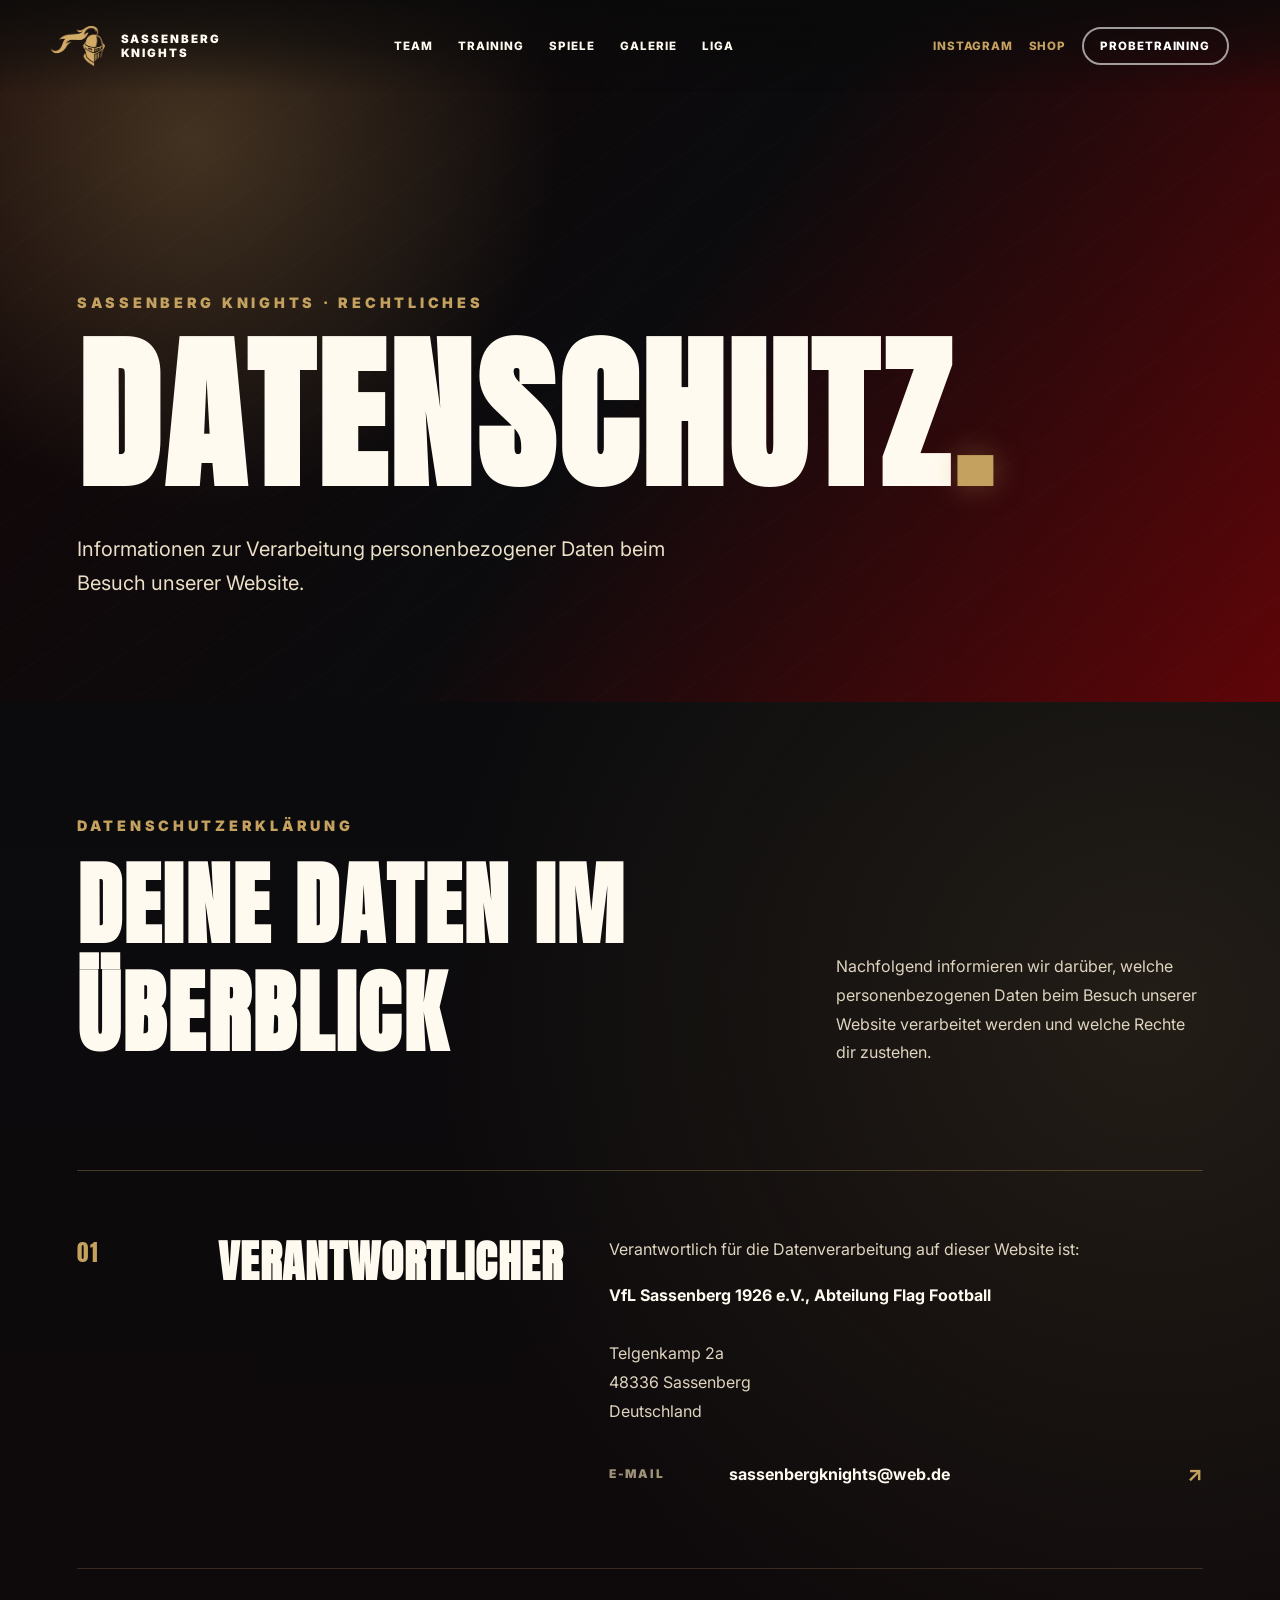
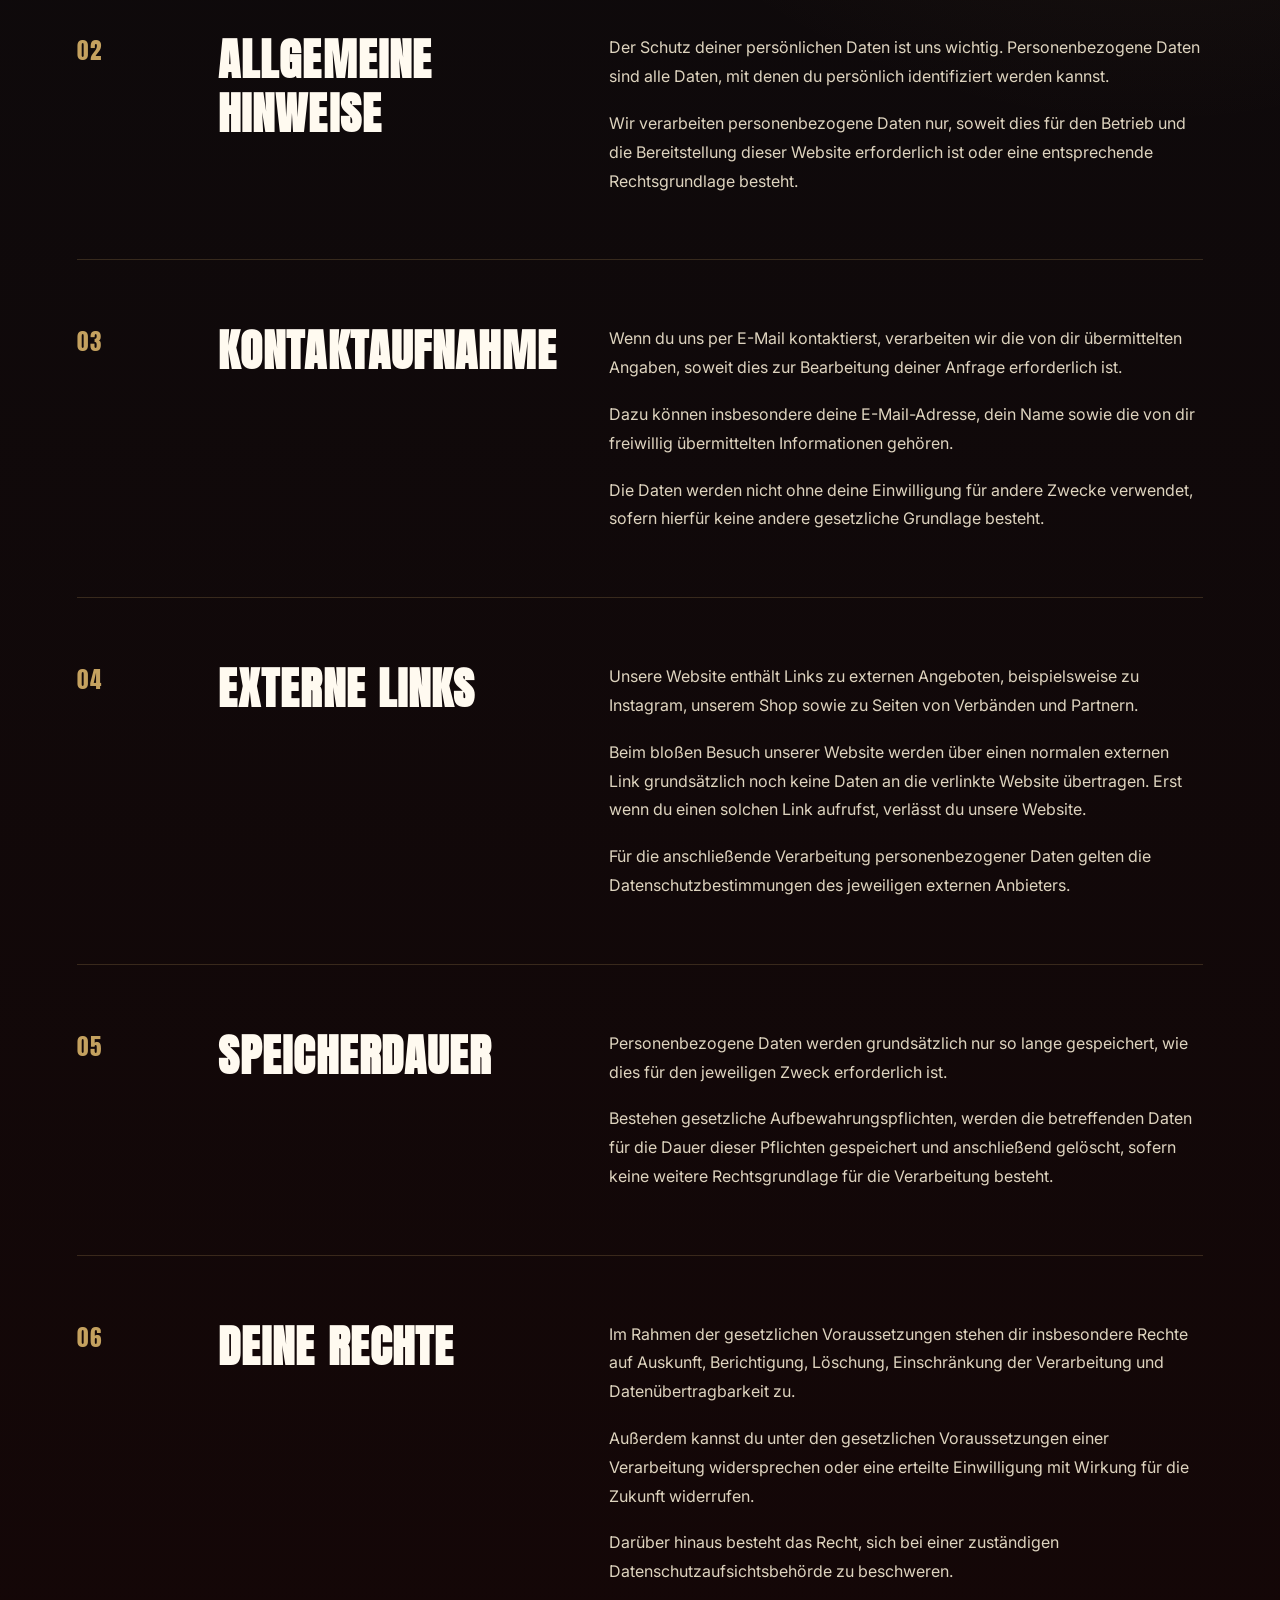
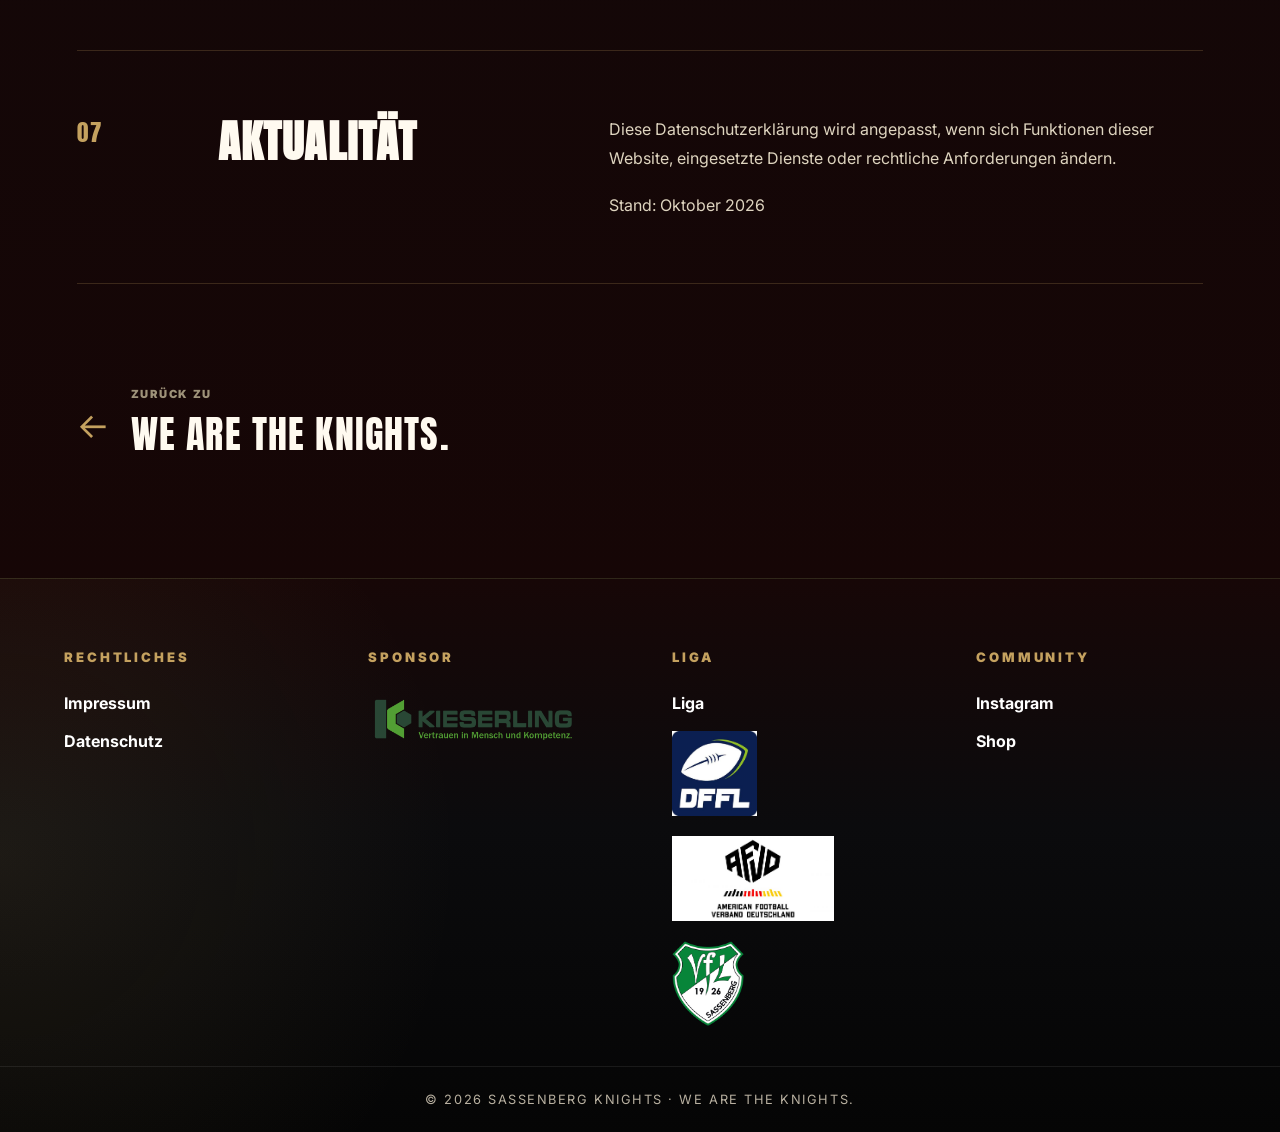
==== commit 6a93fc6e: "updates" ====
--- a/datenschutz.html
+++ b/datenschutz.html
@@ -169,13 +169,13 @@
 
               <address>
                 <strong>
-                  [Vollständiger Vereinsname / Anbietername]
+                  VfL Sassenberg 1926 e.V., Abteilung Flag Football
                 </strong>
 
                 <br><br>
 
-                [Straße und Hausnummer]<br>
-                [PLZ] Sassenberg<br>
+                Telgenkamp 2a<br>
+                48336 Sassenberg<br>
                 Deutschland
               </address>
 
--- a/styles.css
+++ b/styles.css
@@ -170,7 +170,7 @@
 .signup h2 {
   margin: 0 0 22px;
   font-family: Anton, Impact, sans-serif;
-  line-height: 0.92;
+  line-height: 1;
   letter-spacing: 0.025em;
   text-transform: uppercase;
 }
@@ -295,7 +295,6 @@
 }
 
 .btn:hover {
-  transform: translateY(-3px);
   box-shadow: 0 18px 40px rgba(0, 0, 0, 0.35);
 }
 
@@ -792,7 +791,7 @@
   margin: 0 0 20px;
   font-family: Anton, Impact, sans-serif;
   font-size: clamp(3rem, 7vw, 6.5rem);
-  line-height: 0.92;
+  line-height: 1;
   letter-spacing: 0.025em;
   text-transform: uppercase;
 }
@@ -1071,7 +1070,7 @@
   margin: 0;
   font-family: Anton, Impact, sans-serif;
   font-size: clamp(3.6rem, 8vw, 7.5rem);
-  line-height: 0.9;
+  line-height: 1;
   letter-spacing: 0.025em;
   text-transform: uppercase;
 }
@@ -2050,7 +2049,7 @@
 
   .page-transition__title {
     font-size: clamp(2.7rem, 15vw, 5rem);
-    line-height: 0.95;
+    line-height: 1;
     white-space: normal;
   }
 
@@ -2243,7 +2242,7 @@
 .league-logos img { max-width: 100%; }
 
 /* ---------- Laptop / small desktop ---------- */
-@media (max-width: 1366px) {
+@media (max-width: 1440px) {
   :root { --header-h: 92px; }
   .site-header { padding-block: 12px; }
   .nav-center { position: static; transform: none; margin-left: auto; margin-right: clamp(16px, 2vw, 30px); }
@@ -2253,6 +2252,81 @@
   .roster-grid { grid-template-columns: repeat(5, minmax(0, 1fr)); }
   .training-cards strong { font-size: clamp(2.7rem, 4.2vw, 4.4rem); }
   .field-scroll {width: 100%;}
+  .next-game-card {
+    grid-template-columns: minmax(0, 56%) minmax(0, 44%);
+    min-height: 560px;
+  }
+
+  /* Textbereich darf nicht vom Bild überlagert werden */
+  .next-game-content {
+    position: relative;
+    z-index: 2;
+    min-width: 0;
+    padding: 42px 32px;
+  }
+
+  /* Bild bleibt sauber in seiner eigenen Spalte */
+  .game-image {
+    position: relative;
+    z-index: 1;
+    min-width: 0;
+    min-height: 560px;
+  }
+
+  .game-image img {
+    width: 100%;
+    height: 100%;
+    object-fit: cover;
+    object-position: center center;
+  }
+
+  /* Datum kompakter machen */
+  .game-date-card {
+    width: 100%;
+    max-width: 100%;
+
+    display: grid;
+    grid-template-columns: auto minmax(0, 1fr) auto;
+    align-items: center;
+
+    gap: 18px;
+
+    margin: 28px 0 36px;
+    padding: 18px 22px;
+
+    border-left-width: 5px;
+  }
+
+  /* 24 etwas kleiner */
+  .game-date-card .day {
+    font-size: clamp(4.5rem, 8vw, 6rem);
+  }
+
+  /* Oktober + 2026 */
+  .game-date-card .month {
+    min-width: 0;
+  }
+
+  .game-date-card .month span:first-child {
+    font-size: clamp(1.35rem, 2.6vw, 1.8rem);
+  }
+
+  /* Samstag bleibt garantiert sichtbar */
+  .game-date-card .weekday {
+    min-width: 0;
+
+    margin-left: 0;
+    padding-left: 16px;
+
+    font-size: clamp(.7rem, 1.3vw, .9rem);
+    white-space: nowrap;
+  }
+
+  /* Gegner-Headline an Tabletbreite anpassen */
+  .next-game-content h2 {
+    max-width: 100%;
+    font-size: clamp(3.2rem, 6.8vw, 5rem);
+  }
 }
 
 /* ---------- Tablet landscape / compact laptop ---------- */
@@ -2287,9 +2361,65 @@
   .hero-card img { max-height: 600px; }
   .roster-grid { grid-template-columns: repeat(4, minmax(0, 1fr)); }
   .field-scroll {width: 100%;}
-  .next-game-card { grid-template-columns: 1fr 1fr; }
-  .game-date-card { gap: 18px; padding: 18px 24px; }
-  .game-date-card .weekday { margin-left: 4px; padding-left: 14px; }
+  .next-game-card {
+    grid-template-columns: minmax(0, 56%) minmax(0, 44%);
+    min-height: 560px;
+  }
+  .next-game-content {
+    position: relative;
+    z-index: 2;
+    min-width: 0;
+    padding: 42px 32px;
+  }
+  .game-image {
+    position: relative;
+    z-index: 1;
+    min-width: 0;
+    min-height: 560px;
+  }
+  .game-image img {
+    width: 100%;
+    height: 100%;
+    object-fit: cover;
+    object-position: center center;
+  }
+  .game-date-card {
+    width: 100%;
+    max-width: 100%;
+
+    display: grid;
+    grid-template-columns: auto minmax(0, 1fr) auto;
+    align-items: center;
+
+    gap: 18px;
+
+    margin: 28px 0 36px;
+    padding: 18px 22px;
+
+    border-left-width: 5px;
+  }
+  .game-date-card .day {
+    font-size: clamp(4.5rem, 8vw, 6rem);
+  }
+  .game-date-card .month {
+    min-width: 0;
+  }
+  .game-date-card .month span:first-child {
+    font-size: clamp(1.35rem, 2.6vw, 1.8rem);
+  }
+  .game-date-card .weekday {
+    min-width: 0;
+
+    margin-left: 0;
+    padding-left: 16px;
+
+    font-size: clamp(.7rem, 1.3vw, .9rem);
+    white-space: nowrap;
+  }
+  .next-game-content h2 {
+    max-width: 100%;
+    font-size: clamp(3.2rem, 6.8vw, 5rem);
+  }
   .footer-content { grid-template-columns: repeat(2, minmax(0, 1fr)); }
 }
 
--- a/impressum.css
+++ b/impressum.css
@@ -96,7 +96,7 @@
   font-family: Anton, Impact, sans-serif;
 
   font-size: clamp(5rem, 13vw, 12rem);
-  line-height: 0.82;
+  line-height: 1;
 
   letter-spacing: 0.025em;
   text-transform: uppercase;
@@ -187,7 +187,7 @@
   font-family: Anton, Impact, sans-serif;
 
   font-size: clamp(3rem, 7vw, 7rem);
-  line-height: 0.92;
+  line-height: 1.2;
 
   letter-spacing: 0.025em;
   text-transform: uppercase;
@@ -297,7 +297,7 @@
   font-family: Anton, Impact, sans-serif;
 
   font-size: clamp(2rem, 3.5vw, 3.8rem);
-  line-height: 0.95;
+  line-height: 1.2;
 
   letter-spacing: 0.025em;
   text-transform: uppercase;
@@ -621,7 +621,7 @@
     font-size:
       clamp(2.8rem, 14vw, 4.5rem);
 
-    line-height: 0.86;
+    line-height: 1;
 
     overflow-wrap: normal;
     word-break: normal;
@@ -662,7 +662,7 @@
     font-size:
       clamp(2.8rem, 14vw, 4.5rem);
 
-    line-height: 0.94;
+    line-height: 1.2;
   }
 
 
